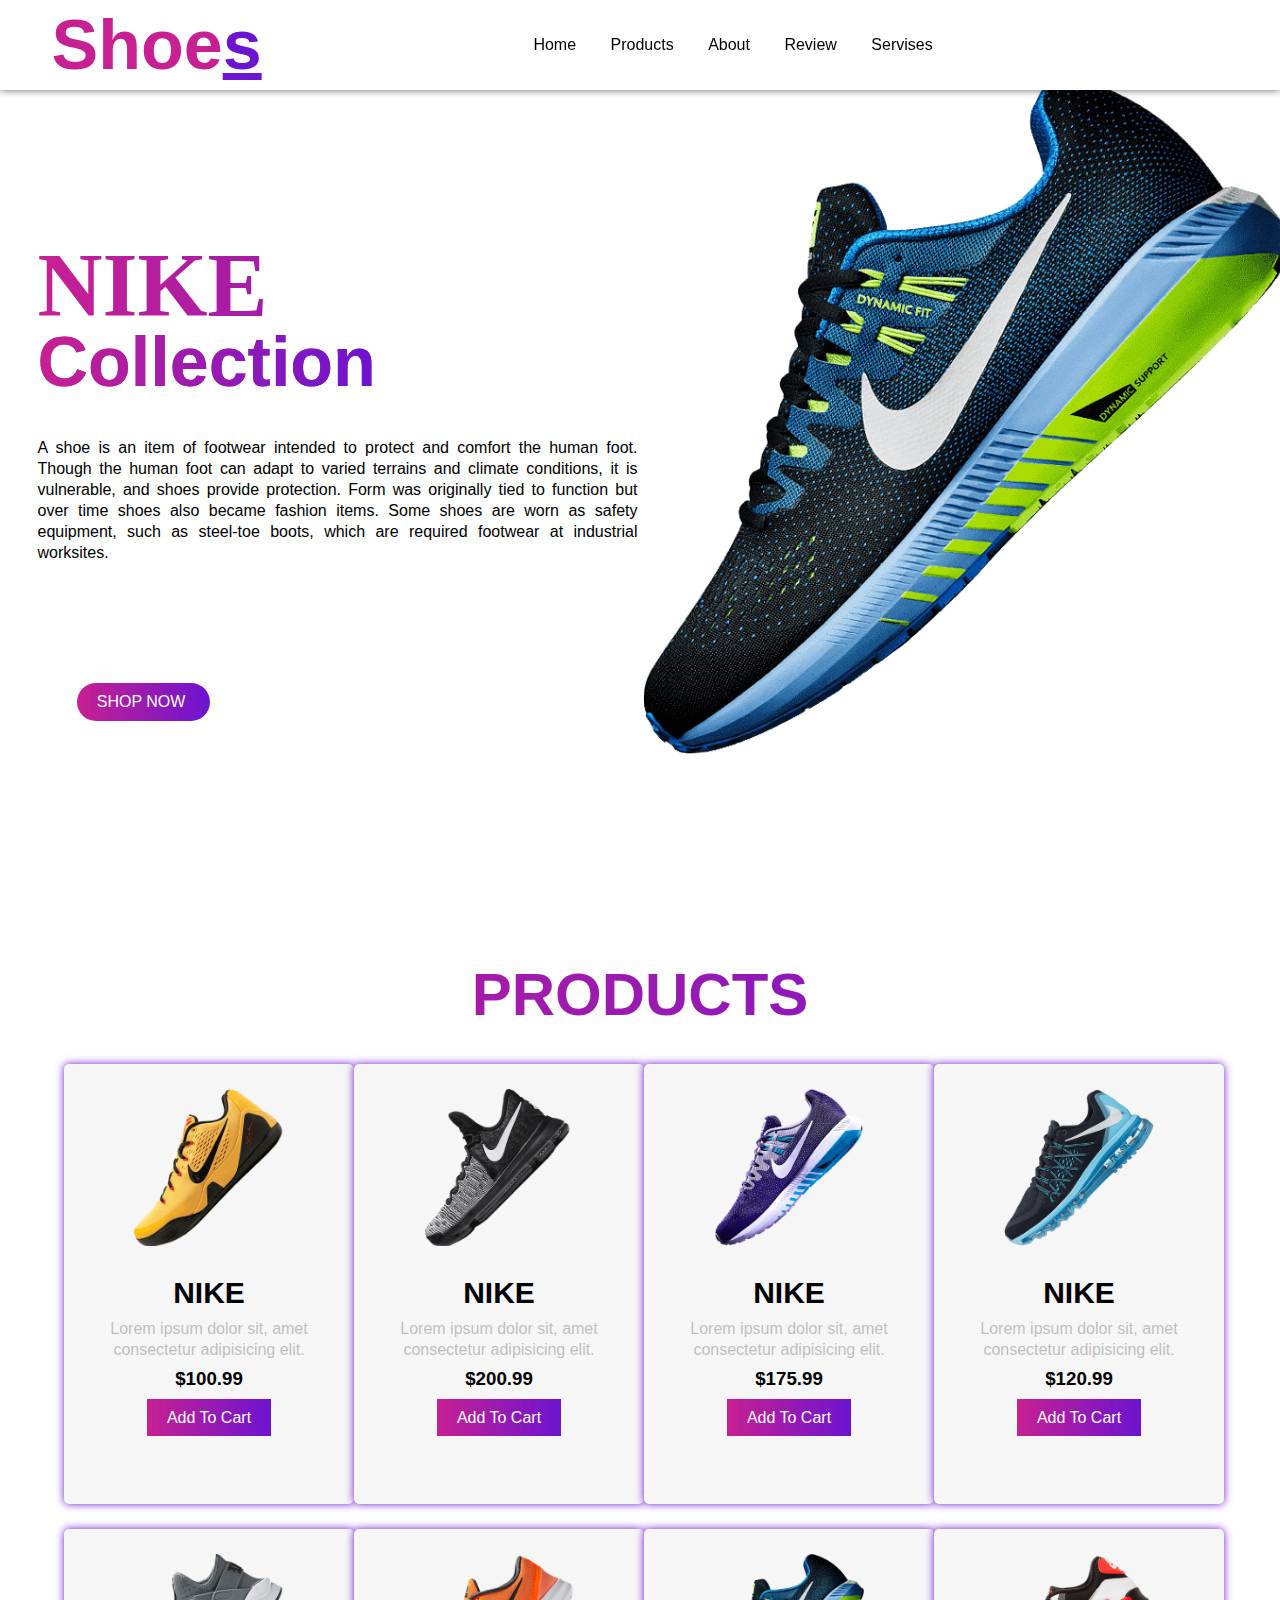
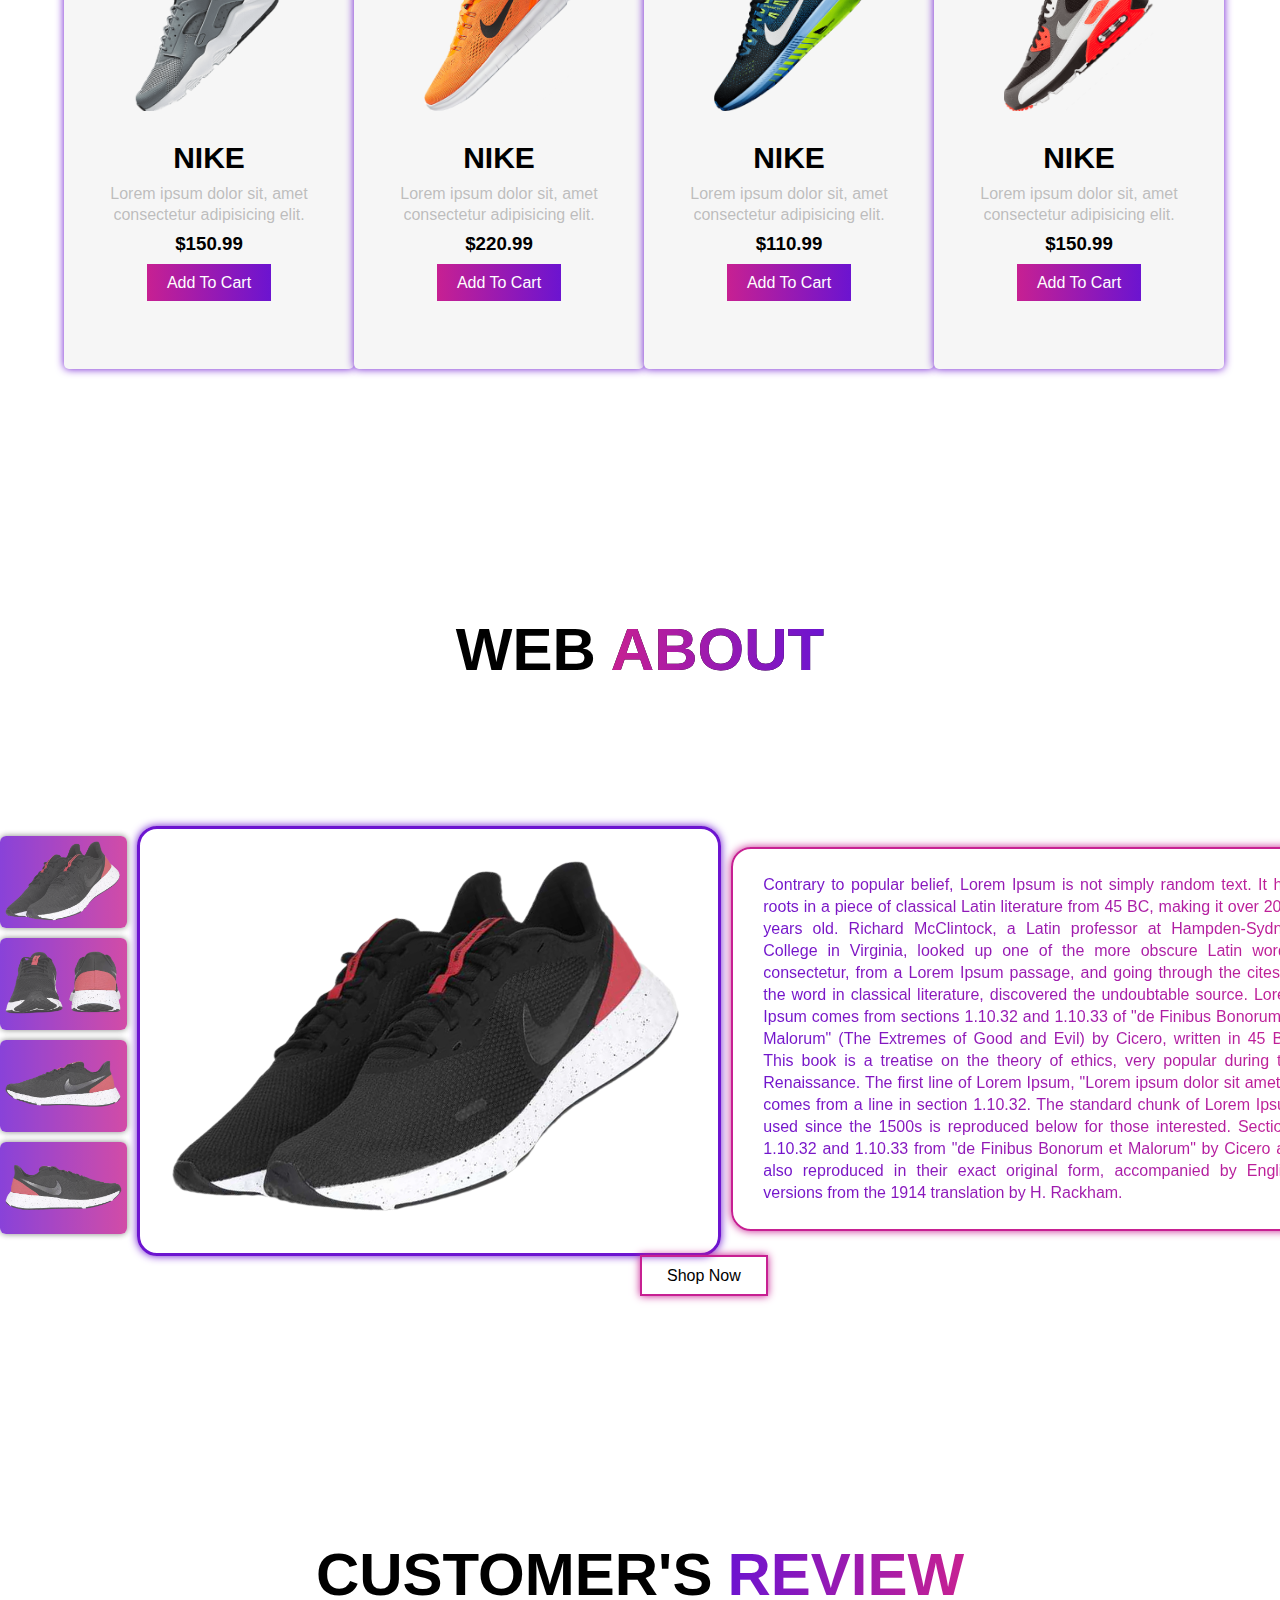
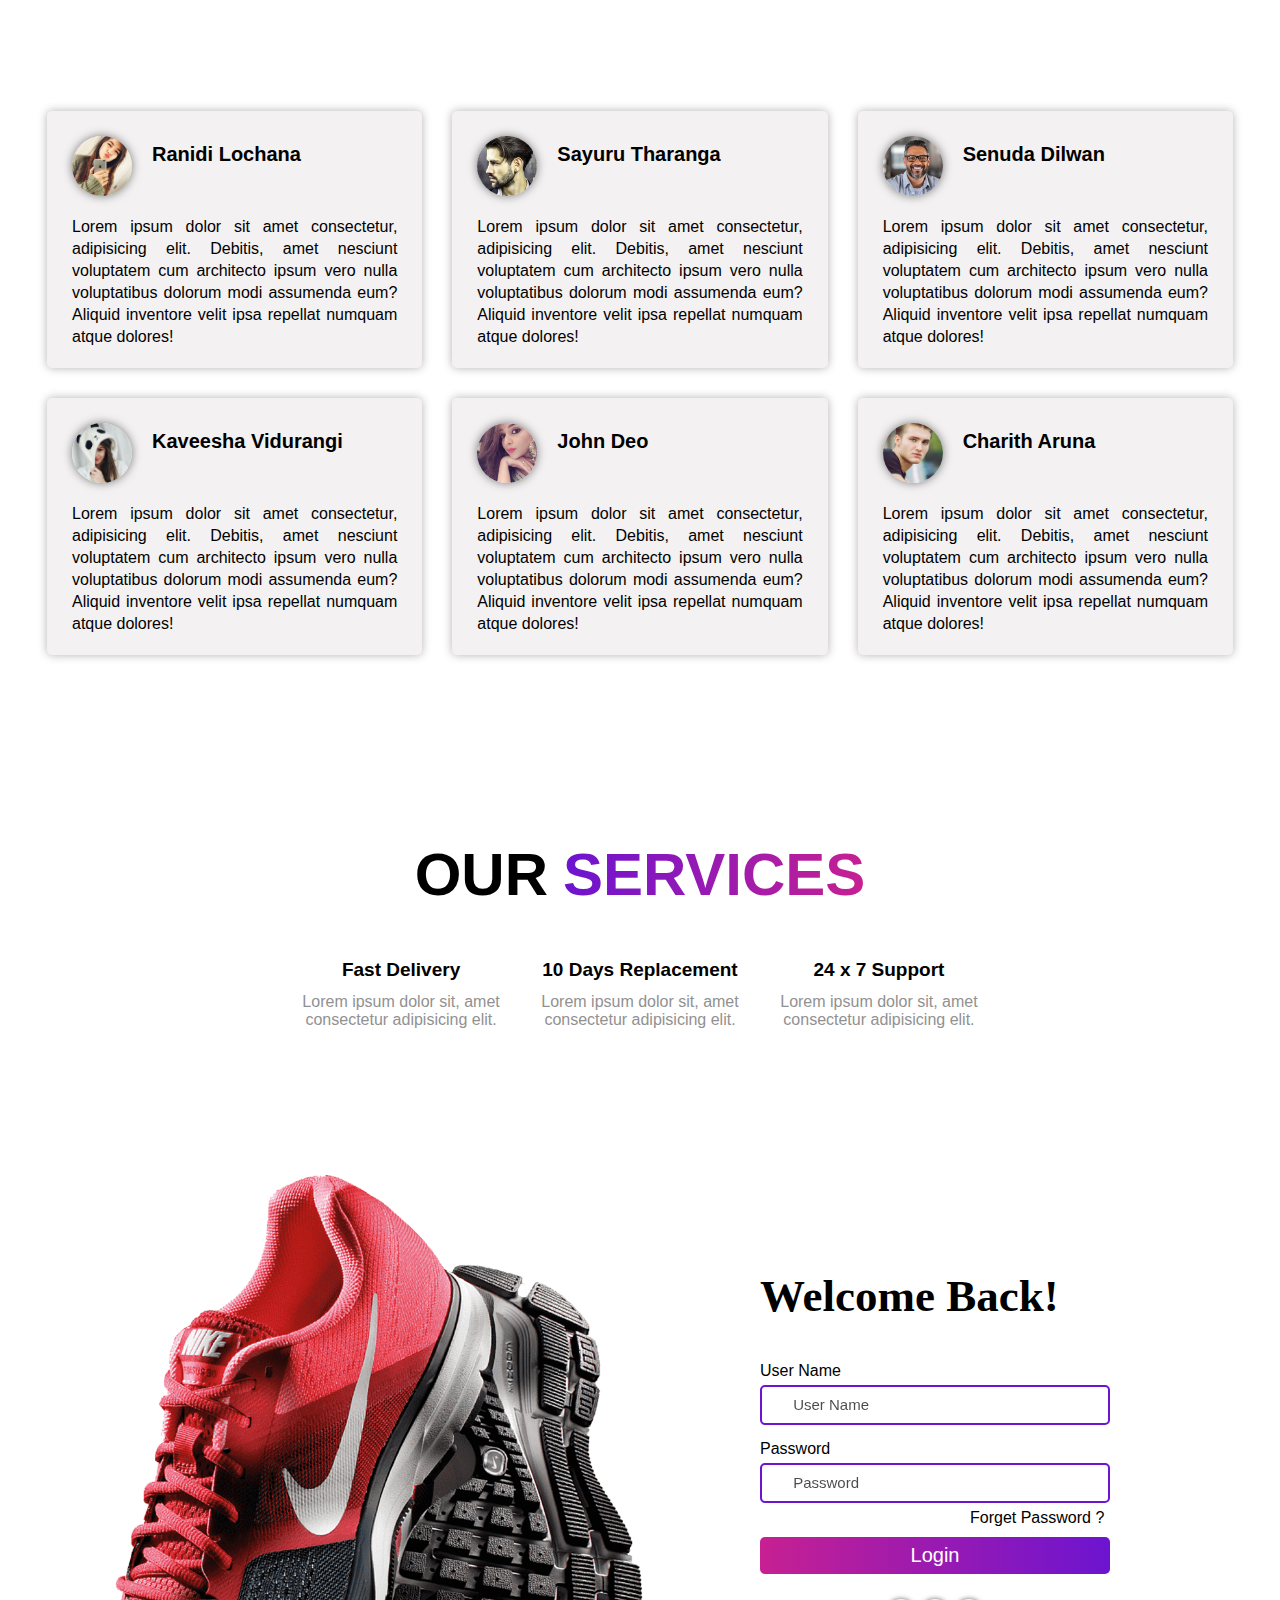
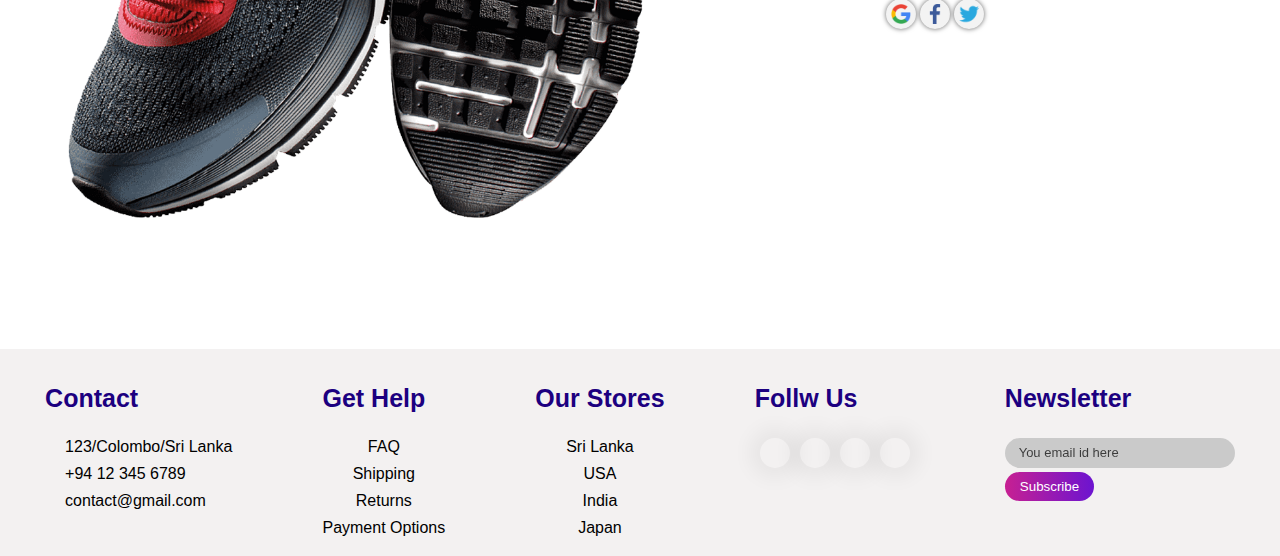
==== index.html @ 1972a7d1 "first commit" ====
<!DOCTYPE html>
<html lang="en">
<head>
    <meta charset="UTF-8">
    <meta http-equiv="X-UA-Compatible" content="IE=edge">
    <meta name="viewport" content="width=device-width, initial-scale=1.0">
    <title>Nike - Just Do It</title>
    <link rel="stylesheet" href="style.css">
    <link rel="shortcut icon" href="image/logo.png">
    <link rel="stylesheet" href="https://cdnjs.cloudflare.com/ajax/libs/font-awesome/6.1.1/css/all.min.css" integrity="sha512-KfkfwYDsLkIlwQp6LFnl8zNdLGxu9YAA1QvwINks4PhcElQSvqcyVLLD9aMhXd13uQjoXtEKNosOWaZqXgel0g==" crossorigin="anonymous" referrerpolicy="no-referrer" />
</head>
<body>

    <section>
        <nav>
            <div class="logo">
                <h1>Shoe<span>s</span></h1>
            </div>

            <ul>
                <li><a href="#Home">Home</a></li>
                <li><a href="#Products">Products</a></li>
                <li><a href="#About">About</a></li>
                <li><a href="#Review">Review</a></li>
                <li><a href="#Servises">Servises</a></li>
            </ul>

            <div class="icons">
                <i class="fa-solid fa-heart"></i>
                <i class="fa-solid fa-cart-shopping"></i>
                <i class="fa-solid fa-user"></i>
            </div>

        </nav>

        <div class="main" id="Home">
            <div class="main_content">
                <div class="main_text">
                    <h1>NIKE<br><span>Collection</span></h1>
                    <p>A shoe is an item of footwear intended to protect and comfort the human foot. Though the human foot can adapt to varied terrains and climate conditions, it is vulnerable, and shoes provide protection. Form was originally tied to function but over time shoes also became fashion items. Some shoes are worn as safety equipment, such as steel-toe boots, which are required footwear at industrial worksites.
                    </p>
                </div>
                <div class="main_image">
                    <img src="images/shoes.png">
                </div>
            </div>
            <div class="social_icon">
                <i class="fa-brands fa-facebook-f"></i>
                <i class="fa-brands fa-twitter"></i>
                <i class="fa-brands fa-instagram"></i>
                <i class="fa-brands fa-linkedin-in"></i>
            </div>
            <div class="button">
                <a href="#">SHOP NOW</a>
                <i class="fa-solid fa-chevron-right"></i>
            </div>
        </div>

    </section>


    <!--Products-->

    <div class="products" id="Products">
        <h1>Products</h1>

        <div class="box">
            <div class="card">

                <div class="small_card">
                    <i class="fa-solid fa-heart"></i>
                    <i class="fa-solid fa-share"></i>
                </div>

                <div class="image">
                    <img src="images/shoes1.png">
                </div>

                <div class="products_text">
                    <h2>NIKE</h2>
                    <p>
                        Lorem ipsum dolor sit, amet consectetur adipisicing elit.
                    </p>
                    <h3>$100.99</h3>
                    <div class="products_star">
                        <i class="fa-solid fa-star"></i>
                        <i class="fa-solid fa-star"></i>
                        <i class="fa-solid fa-star"></i>
                        <i class="fa-solid fa-star"></i>
                        <i class="fa-solid fa-star"></i>
                    </div>
                    <a href="#" class="btn">Add To Cart</a>
                </div>

            </div>

            <div class="card">

                <div class="small_card">
                    <i class="fa-solid fa-heart"></i>
                    <i class="fa-solid fa-share"></i>
                </div>

                <div class="image">
                    <img src="images/shoes2.png">
                </div>

                <div class="products_text">
                    <h2>NIKE</h2>
                    <p>
                        Lorem ipsum dolor sit, amet consectetur adipisicing elit.
                    </p>
                    <h3>$200.99</h3>
                    <div class="products_star">
                        <i class="fa-solid fa-star"></i>
                        <i class="fa-solid fa-star"></i>
                        <i class="fa-solid fa-star"></i>
                        <i class="fa-solid fa-star"></i>
                        <i class="fa-solid fa-star-half-stroke"></i>
                    </div>
                    <a href="#" class="btn">Add To Cart</a>
                </div>

            </div>

            <div class="card">

                <div class="small_card">
                    <i class="fa-solid fa-heart"></i>
                    <i class="fa-solid fa-share"></i>
                </div>

                <div class="image">
                    <img src="images/shoes3.png">
                </div>

                <div class="products_text">
                    <h2>NIKE</h2>
                    <p>
                        Lorem ipsum dolor sit, amet consectetur adipisicing elit.
                    </p>
                    <h3>$175.99</h3>
                    <div class="products_star">
                        <i class="fa-solid fa-star"></i>
                        <i class="fa-solid fa-star"></i>
                        <i class="fa-solid fa-star"></i>
                        <i class="fa-solid fa-star-half-stroke"></i>
                        <i class="fa-regular fa-star"></i>
                    </div>
                    <a href="#" class="btn">Add To Cart</a>
                </div>

            </div>

            <div class="card">

                <div class="small_card">
                    <i class="fa-solid fa-heart"></i>
                    <i class="fa-solid fa-share"></i>
                </div>

                <div class="image">
                    <img src="images/shoes4.png">
                </div>

                <div class="products_text">
                    <h2>NIKE</h2>
                    <p>
                        Lorem ipsum dolor sit, amet consectetur adipisicing elit.
                    </p>
                    <h3>$120.99</h3>
                    <div class="products_star">
                        <i class="fa-solid fa-star"></i>
                        <i class="fa-solid fa-star"></i>
                        <i class="fa-solid fa-star"></i>
                        <i class="fa-solid fa-star"></i>
                        <i class="fa-regular fa-star"></i>
                    </div>
                    <a href="#" class="btn">Add To Cart</a>
                </div>

            </div>

            <div class="card">

                <div class="small_card">
                    <i class="fa-solid fa-heart"></i>
                    <i class="fa-solid fa-share"></i>
                </div>

                <div class="image">
                    <img src="images/shoes5.png">
                </div>

                <div class="products_text">
                    <h2>NIKE</h2>
                    <p>
                        Lorem ipsum dolor sit, amet consectetur adipisicing elit.
                    </p>
                    <h3>$150.99</h3>
                    <div class="products_star">
                        <i class="fa-solid fa-star"></i>
                        <i class="fa-solid fa-star"></i>
                        <i class="fa-solid fa-star"></i>
                        <i class="fa-solid fa-star"></i>
                        <i class="fa-solid fa-star"></i>
                    </div>
                    <a href="#" class="btn">Add To Cart</a>
                </div>

            </div>

            <div class="card">

                <div class="small_card">
                    <i class="fa-solid fa-heart"></i>
                    <i class="fa-solid fa-share"></i>
                </div>

                <div class="image">
                    <img src="images/shoes6.png">
                </div>

                <div class="products_text">
                    <h2>NIKE</h2>
                    <p>
                        Lorem ipsum dolor sit, amet consectetur adipisicing elit.
                    </p>
                    <h3>$220.99</h3>
                    <div class="products_star">
                        <i class="fa-solid fa-star"></i>
                        <i class="fa-solid fa-star"></i>
                        <i class="fa-solid fa-star"></i>
                        <i class="fa-solid fa-star"></i>
                        <i class="fa-regular fa-star-half-stroke"></i>
                    </div>
                    <a href="#" class="btn">Add To Cart</a>
                </div>

            </div>

            <div class="card">

                <div class="small_card">
                    <i class="fa-solid fa-heart"></i>
                    <i class="fa-solid fa-share"></i>
                </div>

                <div class="image">
                    <img src="images/shoes.png">
                </div>

                <div class="products_text">
                    <h2>NIKE</h2>
                    <p>
                        Lorem ipsum dolor sit, amet consectetur adipisicing elit.
                    </p>
                    <h3>$110.99</h3>
                    <div class="products_star">
                        <i class="fa-solid fa-star"></i>
                        <i class="fa-solid fa-star"></i>
                        <i class="fa-solid fa-star"></i>
                        <i class="fa-regular fa-star"></i>
                        <i class="fa-regular fa-star"></i>
                    </div>
                    <a href="#" class="btn">Add To Cart</a>
                </div>

            </div>

            <div class="card">

                <div class="small_card">
                    <i class="fa-solid fa-heart"></i>
                    <i class="fa-solid fa-share"></i>
                </div>

                <div class="image">
                    <img src="images/shoes7.png">
                </div>

                <div class="products_text">
                    <h2>NIKE</h2>
                    <p>
                        Lorem ipsum dolor sit, amet consectetur adipisicing elit.
                    </p>
                    <h3>$150.99</h3>
                    <div class="products_star">
                        <i class="fa-solid fa-star"></i>
                        <i class="fa-solid fa-star"></i>
                        <i class="fa-solid fa-star"></i>
                        <i class="fa-solid fa-star"></i>
                        <i class="fa-regular fa-star-half-stroke"></i>
                    </div>
                    <a href="#" class="btn">Add To Cart</a>
                </div>

            </div>

        </div>
    </div>



    <!--About-->

    <div class="about" id="About">
        
        <h1>Web<span>About</span></h1>

        <div class="about_main">
            <div class="about_image">
                <div class="about_small_image">
                    <img src="images/red_shoes1.png" onclick="functio(this)">
                    <img src="images/red_shoes2.png" onclick="functio(this)">
                    <img src="images/red_shoes3.png" onclick="functio(this)">
                    <img src="images/red_shoes4.png" onclick="functio(this)">
                </div>

                <div class="image_contaner">
                    <img src="images/red_shoes1.png" id="imagebox">
                </div>

            </div>

            <div class="about_text">
                <p>
                    Contrary to popular belief, Lorem Ipsum is not simply random text. It has roots in a piece of classical 
                    Latin literature from 45 BC, making it over 2000 years old. Richard McClintock, a Latin professor at 
                    Hampden-Sydney College in Virginia, looked up one of the more obscure Latin words, consectetur, from a 
                    Lorem Ipsum passage, and going through the cites of the word in classical literature, discovered the 
                    undoubtable source. Lorem Ipsum comes from sections 1.10.32 and 1.10.33 of "de Finibus Bonorum et Malorum" 
                    (The Extremes of Good and Evil) by Cicero, written in 45 BC. This book is a treatise on the theory of ethics, 
                    very popular during the Renaissance. The first line of Lorem Ipsum, "Lorem ipsum dolor sit amet..", comes 
                    from a line in section 1.10.32. The standard chunk of Lorem Ipsum used since the 1500s is reproduced below 
                    for those interested. Sections 1.10.32 and 1.10.33 from "de Finibus Bonorum et Malorum" by Cicero are also 
                    reproduced in their exact original form, accompanied by English versions from the 1914 translation by H. Rackham.
                </p>
            </div>

        </div>

        <a href="#" class="about_btn">Shop Now</a>

        <script>
            function functio(small){
                var full = document.getElementById("imagebox")
                full.src = small.src
            }
        </script>
        
    </div>



    <!--Review-->

    <div class="review" id="Review">
        <h1>Customer's<span>review</span></h1>
        
        <div class="review_box">
            <div class="review_card">
                <div class="card_top">
                    <div class="profile">

                        <div class="profile_image">
                            <img src="images/girl_dp1.jpg">
                        </div>

                        <div class="name">
                            <strong>Ranidi Lochana</strong>

                            <div class="like">
                                <i class="fa-solid fa-star"></i>
                                <i class="fa-solid fa-star"></i>
                                <i class="fa-solid fa-star"></i>
                                <i class="fa-solid fa-star"></i>
                                <i class="fa-solid fa-star-half-stroke"></i>
                            </div>
                        </div>

                    </div>
                </div>
                <div class="comment">
                    <p>
                        Lorem ipsum dolor sit amet consectetur, adipisicing elit. Debitis, amet nesciunt voluptatem cum 
                        architecto ipsum vero nulla voluptatibus dolorum modi assumenda eum? Aliquid inventore velit ipsa 
                        repellat numquam atque dolores!
                    </p>
                </div>
            </div>   

            <div class="review_card">
                <div class="card_top">
                    <div class="profile">

                        <div class="profile_image">
                            <img src="images/man_dp1.jpg">
                        </div>

                        <div class="name">
                            <strong>Sayuru Tharanga</strong>

                            <div class="like">
                                <i class="fa-solid fa-star"></i>
                                <i class="fa-solid fa-star"></i>
                                <i class="fa-solid fa-star"></i>
                                <i class="fa-solid fa-star-half-stroke"></i>
                                <i class="fa-regular fa-star"></i>
                            </div>
                        </div>

                    </div>
                </div>
                <div class="comment">
                    <p>
                        Lorem ipsum dolor sit amet consectetur, adipisicing elit. Debitis, amet nesciunt voluptatem cum 
                        architecto ipsum vero nulla voluptatibus dolorum modi assumenda eum? Aliquid inventore velit ipsa 
                        repellat numquam atque dolores!
                    </p>
                </div>
            </div>   

            <div class="review_card">
                <div class="card_top">
                    <div class="profile">

                        <div class="profile_image">
                            <img src="images/man_dp2.jpg">
                        </div>

                        <div class="name">
                            <strong>Senuda Dilwan</strong>

                            <div class="like">
                                <i class="fa-solid fa-star"></i>
                                <i class="fa-solid fa-star"></i>
                                <i class="fa-solid fa-star-half-stroke"></i>
                                <i class="fa-regular fa-star"></i>
                                <i class="fa-regular fa-star"></i>
                            </div>
                        </div>

                    </div>
                </div>
                <div class="comment">
                    <p>
                        Lorem ipsum dolor sit amet consectetur, adipisicing elit. Debitis, amet nesciunt voluptatem cum 
                        architecto ipsum vero nulla voluptatibus dolorum modi assumenda eum? Aliquid inventore velit ipsa 
                        repellat numquam atque dolores!
                    </p>
                </div>
            </div>   

        </div>

        <div class="review_box">
            <div class="review_card">
                <div class="card_top">
                    <div class="profile">

                        <div class="profile_image">
                            <img src="images/gir_dp3.jpg">
                        </div>

                        <div class="name">
                            <strong>Kaveesha Vidurangi</strong>

                            <div class="like">
                                <i class="fa-solid fa-star"></i>
                                <i class="fa-solid fa-star"></i>
                                <i class="fa-solid fa-star"></i>
                                <i class="fa-solid fa-star-half-stroke"></i>
                                <i class="fa-regular fa-star"></i>
                            </div>
                        </div>

                    </div>
                </div>
                <div class="comment">
                    <p>
                        Lorem ipsum dolor sit amet consectetur, adipisicing elit. Debitis, amet nesciunt voluptatem cum 
                        architecto ipsum vero nulla voluptatibus dolorum modi assumenda eum? Aliquid inventore velit ipsa 
                        repellat numquam atque dolores!
                    </p>
                </div>
            </div>   

            <div class="review_card">
                <div class="card_top">
                    <div class="profile">

                        <div class="profile_image">
                            <img src="images/gir_dp2.jpg">
                        </div>

                        <div class="name">
                            <strong>John Deo</strong>

                            <div class="like">
                                <i class="fa-solid fa-star"></i>
                                <i class="fa-solid fa-star"></i>
                                <i class="fa-solid fa-star"></i>
                                <i class="fa-solid fa-star"></i>
                                <i class="fa-solid fa-star-half-stroke"></i>
                            </div>
                        </div>

                    </div>
                </div>
                <div class="comment">
                    <p>
                        Lorem ipsum dolor sit amet consectetur, adipisicing elit. Debitis, amet nesciunt voluptatem cum 
                        architecto ipsum vero nulla voluptatibus dolorum modi assumenda eum? Aliquid inventore velit ipsa 
                        repellat numquam atque dolores!
                    </p>
                </div>
            </div>   

            <div class="review_card">
                <div class="card_top">
                    <div class="profile">

                        <div class="profile_image">
                            <img src="images/man_dp3.jpg">
                        </div>

                        <div class="name">
                            <strong>Charith Aruna</strong>

                            <div class="like">
                                <i class="fa-solid fa-star"></i>
                                <i class="fa-solid fa-star"></i>
                                <i class="fa-solid fa-star"></i>
                                <i class="fa-solid fa-star"></i>
                                <i class="fa-solid fa-star-half-stroke"></i>
                            </div>
                        </div>

                    </div>
                </div>
                <div class="comment">
                    <p>
                        Lorem ipsum dolor sit amet consectetur, adipisicing elit. Debitis, amet nesciunt voluptatem cum 
                        architecto ipsum vero nulla voluptatibus dolorum modi assumenda eum? Aliquid inventore velit ipsa 
                        repellat numquam atque dolores!
                    </p>
                </div>
            </div>   

        </div>

    </div>


    <!--Services-->

    <div class="services" id="Servises">
        <h1>our<span>services</span></h1>

        <div class="services_cards">
            <div class="services_box">
                <i class="fa-solid fa-truck-fast"></i>
                <h3>Fast Delivery</h3>
                <p>
                    Lorem ipsum dolor sit, amet consectetur adipisicing elit.
                </p>
            </div>

            <div class="services_box">
                <i class="fa-solid fa-rotate-left"></i>
                <h3>10 Days Replacement</h3>
                <p>
                    Lorem ipsum dolor sit, amet consectetur adipisicing elit.
                </p>
            </div>

            <div class="services_box">
                <i class="fa-solid fa-headset"></i>
                <h3>24 x 7 Support</h3>
                <p>
                    Lorem ipsum dolor sit, amet consectetur adipisicing elit.
                </p>
            </div>
        </div>

    </div>



    <!--Login Form-->
    
    <div class="login_form">
        <div class="left">
            <img src="images/logshoes.png">
        </div>

        <div class="right">
            <h1>Welcome Back!</h1>

            <form action="#" method="post">
                <p>User Name</p>
                <div class="user">
                    <i class="fa-solid fa-user"></i>
                    <input type="text" name="user" placeholder="User Name" class="username">
                </div>

                <p class="passworg_tag">Password</p>
                <div class="password">
                    <i class="fa-solid fa-lock"></i>
                    <input type="text" name="password" placeholder="Password">
                </div>

                <p class="forget">Forget Password ?</p>

                <button type="submit">Login</button>
                <div class="loging_icon">
                    <a href="#"><img src="images/google.png"></a>
                    <a href="#"><img src="images/facebook.png"></a>
                    <a href="#"><img src="images/twitter.png"></a>
                </div>

            </form>

        </div>

    </div>



    <!--Footer-->

    <footer>
        <div class="footer_main">
            <div class="tag">
                <h1>Contact</h1>
                <a href="#"><i class="fa-solid fa-house"></i>123/Colombo/Sri Lanka</a>
                <a href="#"><i class="fa-solid fa-phone"></i>+94 12 345 6789</a>
                <a href="#"><i class="fa-solid fa-envelope"></i>contact@gmail.com</a>
            </div>

            <div class="tag">
                <h1>Get Help</h1>
                <a href="#" class="center">FAQ</a>
                <a href="#" class="center">Shipping</a>
                <a href="#" class="center">Returns</a>
                <a href="#" class="center">Payment Options</a>
            </div>

            <div class="tag">
                <h1>Our Stores</h1>
                <a href="#" class="center">Sri Lanka</a>
                <a href="#" class="center">USA</a>
                <a href="#" class="center">India</a>
                <a href="#" class="center">Japan</a>
            </div>

            <div class="tag">
                <h1>Follw Us</h1>
                <div class="social_link">
                    <a href="#"><i class="fa-brands fa-facebook-f"></i></a>
                    <a href="#"><i class="fa-brands fa-twitter"></i></a>
                    <a href="#"><i class="fa-brands fa-instagram"></i></a>
                    <a href="#"><i class="fa-brands fa-linkedin-in"></i></a>                    
                </div>
            </div>

            <div class="tag">
                <h1>Newsletter</h1>
                <div class="search_bar">
                    <input type="text" placeholder="You email id here">
                    <button type="submit">Subscribe</button>
                </div>
            </div>

        </div>
    </footer>

    
</body>
</html>
---- style.css ----
*{
    margin: 0;
    padding: 0;
    box-sizing: border-box;
    font-family: sans-serif;
}

html{
    scroll-behavior: smooth;
}

::-webkit-scrollbar{
    width: 15px;
}

::-webkit-scrollbar-track{
    border-radius: 5px;
    box-shadow: inset 0 0 10px rgba(0,0,0,0.25);
}

::-webkit-scrollbar-thumb{
    border-radius: 5px;
    background: linear-gradient(to top, #c72092 , #6c14d0);
}

section{
    width: 100%;
    height: 100vh;
    background-image: url(image/bg1.png);
    background-size: cover;
    background-position: center;
}

section nav{
    display: flex;
    align-items: center;
    justify-content: space-around;
    box-shadow: 0 0 8px rgba(0,0,0,0.6);
    background: white;
    position: fixed;
    top: 0;
    left: 0;
    right: 0;
    z-index: 100;
}

section nav .logo{
    font-size: 35px;
    color: #c72092;
    margin: 5px 0;
    cursor: pointer;
    position: relative;
    left: -4%;
}

section nav .logo span{
    color: #6c14d0;
    text-decoration: underline;
}

section nav ul{
    list-style: none;
}

section nav ul li{
    display: inline-block;
    margin: 5px 15px;
}

section nav ul li a{
    text-decoration: none;
    color: black;
    transition: 0.2s;
}

section nav ul li a:hover{
    color: #c72092;
}

section nav .icons i{
    margin: 0 4px;
    cursor: pointer;
    font-size: 18px;
    transition: 0.3s;
}

section nav .icons i:hover{
    color: #c72092;
}

section .main .main_content{
    display: flex;
    align-items: center;
    justify-content: space-around;
}

section .main .main_content .main_text h1{
    font-size: 90px;
    line-height: 70px;
    font-family: pyxidium quick;
    background: linear-gradient(to right, #c72092,#6c14d0);
    -webkit-background-clip: text;
    -webkit-text-fill-color: transparent;
    position: relative;
    top: 45px;
    left: 5%;
}

section .main .main_content .main_text h1 span{
    font-size: 70px;
    background: linear-gradient(to right, #c72092,#6c14d0);
    -webkit-background-clip: text;
    -webkit-text-fill-color: transparent;
}

section .main .main_content .main_text p{
    width: 600px;
    text-align: justify;
    line-height: 21px;
    position: relative;
    top: 85px;
    left: 5%;
}

section .main .main_content .main_image img{
    width: 650px;
    position: relative;
    left: 20px;
    top: 75px;
}

section .main .social_icon{
    position: absolute;
    top: 50%;
    left: 98%;
    transform: translate(-50%,-50%);
    font-size: 19px;
}

section .main .social_icon i{
    margin: 8px 0;
    cursor: pointer;
    transition: 0.3s;
}

section .main .social_icon i:hover{
    color: #c72092;
}

section .main .button{
    position: absolute;
    left: 6%;
    padding: 10px 20px;
    border-radius: 30px;
    background: linear-gradient(to right,#c72092 , #6c14d0);
}

section .main .button a{
    color: white;
    text-decoration: none;
}

section .main .button i{
    color: white;
    margin-left: 5px;
    transition: 0.3s;
}

section .main .button:hover i{
    transform: translateX(6px);
}



/*Products*/

.products{
    width: 100%;
    height: 140vh;
    padding: 25px 0;
}

.products h1{
    margin: 35px 0;
    font-size: 60px;
    display: flex;
    align-items: center;
    justify-content: center;
    text-transform: uppercase;
    background: linear-gradient(to right, #c72092,#6c14d0);
    -webkit-background-clip: text;
    -webkit-text-fill-color: transparent;    
}

.products .box{
    width: 90%;
    margin: 0 auto;
    display: grid;
    grid-template-columns: 1fr 1fr 1fr 1fr;
    grid-gap: 25px 0;
}

.products .box .card{
    width: 290px;
    height: 440px;
    box-shadow: 0 0 8px #6c14d0;
    border-radius: 5px;
    text-align: center;
    padding: 10px 20px;
    background: #f6f6f6;
}

.products .box .card .small_card{
    display: flex;
    flex-flow: column;
    position: absolute;
    margin: 10px 0;
    transform: translateX(-20px);
    transition: 0.3s;
    opacity: 0;
}

.products .box .card:hover .small_card{
    transform: translateX(2px);
    cursor: pointer;
    opacity: 1;
}

.products .box .card .image{
    display: flex;
    align-items: center;
    justify-content: center;
}

.products .box .card .image img{
    width: 150px;
    margin: 15px 0;
    transition: 0.3s;
}

.products .box .card:hover .image img{
    transform: scale(1.1);
}

.products .box .card .small_card i{
    width: 45px;
    height: 45px;
    border-radius: 5px;
    font-size: 18px;
    margin: 2px 0;
    line-height: 40px;
    border: 2px solid #999999;
    transition: 0.2s;
}

.products .box .card .small_card i:hover{
    color: #c72092;
}

.products .box .card .products_text h2{
    font-size: 30px;
    margin-top: 15px;
}

.products .box .card .products_text p{
    color: #91919191;
    line-height: 21px;
    margin: 8px 0;
}

.products .box .card .products_text h3{
    margin: 7px 0;
}

.products .box .card .products_text .products_star{
    color: orange;
    margin-bottom: 19px;
    cursor: pointer;
}

.products .box .card .products_text .btn{
    text-decoration: none;
    padding: 10px 20px;
    background: linear-gradient(to right, #c72092 , #6c14d0);
    color: white;
}


/*About*/

.about{
    width: 100%;
    height: 100vh;
    padding: 35px 0;
}

.about h1{
    font-size: 60px;
    margin-top: 20px;
    display: flex;
    align-items: center;
    justify-content: center;
    background: black;
    -webkit-background-clip: text;
    -webkit-text-fill-color: transparent;
    text-transform: uppercase;
}

.about h1 span{
    background: linear-gradient(to right, #c72092 , #6c14d0);
    -webkit-background-clip: text;
    -webkit-text-fill-color: transparent;
    margin-left: 15px;
}

.about .about_main{
    position: relative;
    top: 40%;
    left: 50%;
    transform: translate(-50%,-50%);
    display: flex;
    justify-content: space-around;
    align-items: center;
}

.about .about_main .about_image{
    display: flex;
    margin-top: 50px;
}

.about .about_main .about_image .about_small_image{
    display: flex;
    flex-direction: column;
    position: relative;
    top: 15px;
}

.about .about_main .about_image .about_small_image img{
    height: 92px;
    margin: 5px 0;
    cursor: pointer;
    background: linear-gradient(to right, #6c14d0 , #c72092);
    display: block;
    border-radius: 6px;
    padding: 5px 5px;
    box-shadow: 0 0 6px rgba(0,0,0,0.6);
    opacity: 0.8;
    transition: 0.3s;
}

.about .about_main .about_image .about_small_image img:hover{
    opacity: 1;
}

.about .about_main .image_contaner{
    padding: 10px;
    display: flex;
}

.about .about_main .image_contaner img{
    border: 3px solid #6c14d0;
    border-radius: 20px;
    height: 430px;
    padding: 30px;
    box-shadow: 0 0 8px #6c14d0;
}

.about .about_main .about_text{
    margin-top: 45px;
}

.about .about_main .about_text p{
    background: linear-gradient(to left, #c72092 , #6c14d0);
    -webkit-background-clip: text;
    -webkit-text-fill-color: transparent;
    line-height: 22px;
    width: 600px;
    text-align: justify;
    padding: 25px 30px;
    border: 2px solid #c72092;
    border-radius: 20px;
    box-shadow: 0 0 8px #c72092;
}

.about .about_btn{
    color: black;
    background: none;
    position: relative;
    top: 10%;
    left: 50%;
    transform: translate(-50% , -50%);
    padding: 10px 25px;
    border: 2px solid #c72092;
    text-decoration: none;
    box-shadow: 0 0 8px #c72092;
    transition: 0.5s;
}

.about .about_btn:hover{
    border: 2px solid transparent;
    background: #c72092;
    color: white;
}


/*Review*/

.review{
    width: 100%;
    height: 100vh;
    padding-top: 80px;
}

.review h1{
    font-size: 60px;
    display: flex;
    align-items: center;
    justify-content: center;
    margin-bottom: 30px;
    text-transform: uppercase;
}

.review h1 span{
    background: linear-gradient(to left, #c72092 , #6c14d0);
    -webkit-background-clip: text;
    -webkit-text-fill-color: transparent;
    margin-left: 15px;    
}

.review .review_box{
    width: 95%;
    position: relative;
    top: 7%;
    display: flex;
    align-items: center;
    justify-content: center;
    margin: 0 auto;
}

.review .profile .profile_image{
    width: 60px;
    height: 60px;
    border-radius: 50%;
    overflow: hidden;
    margin: 5px 0;
    box-shadow: 0 0 10px rgba(0,0,0,0.5);
    cursor: pointer;
    transition: 0.3s;
}

.review .profile .profile_image:hover{
    transform: scale(1.2);
}

.review .profile_image img{
    width: 100%;
    height: 100%;
    object-fit: cover;
    object-position: center;
}

.review .profile{
    display: flex;
    align-items: center;
}

.review .review_box .review_card{
    width: 500px;
    background: #f3f1f1;
    padding: 20px 25px;
    border-radius: 5px;
    margin: 15px;
    box-shadow: 0 0 10px rgba(0,0,0,0.3);
}

.review .review_box .review_card .card_top{
    display: flex;
    justify-content: space-between;
    align-items: center;
}

.review .review_box .review_card .card_top .profile .name{
    margin-left: 20px;
    line-height: 22px;
}

.review .review_box .review_card .card_top .profile .name strong{
    font-size: 20px;
}

.review .review_box .review_card .card_top .profile .name .like i{
    color: orange;
    display: inline-block;
    font-size: 12px;
}

.review .review_box .review_card .comment p{
    text-align: justify;
    line-height: 22px;
    margin-top: 15px;
}


/*Services*/

.services{
    width: 70%;
    margin: 0 auto;
    text-align: center;
    padding: 80px 0 10px 0;
}

.services h1{
    font-size: 60px;
    text-transform: uppercase;
}

.services h1 span{
    margin-left: 15px;
    background: linear-gradient(to left, #c72092 , #6c14d0);
    -webkit-background-clip: text;
    -webkit-text-fill-color: transparent;    
}

.services .services_cards{
    width: 80%;
    margin: 0 auto;
    display: flex;
    align-items: center;
    justify-content: space-between;
    position: relative;
    top: 50px;
}

.services .services_box i{
    font-size: 60px;
    color: orange;
    margin: 20px 0;
    cursor: pointer;
}

.services .services_box h3{
    margin-bottom: 12px;
    font-size: 19px;
}

.services .services_box p{
    text-align: center;
    color: #919191;
    margin-bottom: 60px;
}


/*Login Form*/

.login_form{
    width: 100%;
    height: 100vh;
    display: flex;
    justify-content: space-around;
    align-items: center;
    background-image: url(image/loging_bg.png);
    background-size: cover;
    background-position: center;
}

.login_form .left img{
    width: 650px;
}

.login_form .right{
    position: relative;
    top: -50px;
    left: -60px;
    padding: 50px 80px;
}

.login_form .right h1{
    font-family: prevattscriptssk;
    font-size: 45px;
    margin-bottom: 40px;
}

.login_form .right p{
    margin-bottom: 5px;
}

.login_form .right .user{
    border: 2px solid #6c14d0;
    border-radius: 5px;
    width: 350px;
    height: 40px;
    display: flex;
}

.login_form .right .user i{
    position: relative;
    top: 9px;
    left: 15px;
    color: #c72092;
}

.login_form .right .user .username{
    position: relative;
    left: 9%;
    width: 295px;
    background: none;
    outline: none;
    border: none;
    display: flex;
    font-size: 15px;
}

.login_form .right .passworg_tag{
    margin: 15px 0 5px 0;
}

.login_form .right .password{
    border: 2px solid #6c14d0;
    border-radius: 5px;
    width: 350px;
    height: 40px;
    display: flex;
}

.login_form .right .password i{
    position: relative;
    top: 9px;
    left: 15px;
    color: #c72092;
}

.login_form .right .password input{
    position: relative;
    left: 9%;
    width: 295px;
    background: none;
    border: none;
    outline: none;
    display: flex;
    font-size: 15px;
}

::-webkit-input-placeholder{
    color: black;
    opacity: 0.7;
}

.login_form .right .forget{
    position: relative;
    left: 60%;
    margin: 6px 0 10px 0;
    cursor: pointer;
}

.login_form .right button{
    width: 350px;
    color: white;
    padding: 7px 20px;
    border: none;
    border-radius: 5px;
    font-size: 20px;
    cursor: pointer;
    background: linear-gradient(to right, #c72092 , #6c14d0);
}

.login_form .right .loging_icon{
    display: flex;
    align-items: center;
    justify-content: center;
    margin-top: 25px;
}

.login_form .right .loging_icon a{
    width: 30px;
    height: 30px;
    margin: 0 2px;
    border-radius: 50%;
    background: #f3f3f3;
    box-shadow: 0 0 5px rgba(0,0,0,0.6);
}

.login_form .right .loging_icon img{
    width: 20px;
    margin: 5px 5px;
}


/*Footer*/

footer{
    width: 100%;
}

footer .footer_main{
    width: 100%;
    background: #f3f1f1;
    display: flex;
    justify-content: space-around;
}

footer .footer_main .tag{
    margin: 10px 0;
}

footer .footer_main .tag .center{
    text-align: center;
}

footer .footer_main .tag h1{
    font-size: 25px;
    margin: 25px 0;
    color: #1c0080;
}

footer .footer_main .tag a{
    display: block;
    color: black;
    text-decoration: none;
    margin: 9px 0;
}

footer .footer_main .tag a i{
    padding: 0 10px;
    transition: 0.3;
}

footer .footer_main .tag a i:hover{
    color: #c72092;
}

footer .footer_main .tag .social_link{
    display: flex;
}

footer .footer_main .tag .social_link a{
    width: 30px;
    height: 30px;
    border-radius: 50%;
    text-align: center;
    text-decoration: none;
    color: black;
    box-shadow: 0 0 20px 10px rgba(0,0,0,0.05);
    position: relative;
    margin: 0 5px;
    z-index: 10;
    overflow: hidden;
}

footer .footer_main .tag .social_link a .fa-brands{
    font-size: 15px;
    line-height: 30px;
    z-index: 10;
    position: relative;
    transition: 0.5s;
}

footer .footer_main .tag .social_link a:hover i{
    color: white;
}

footer .footer_main .tag .social_link a::after{
    content: '';
    width: 100%;
    height: 100%;
    top: 0;
    left: -90px;
    background: linear-gradient(-45deg, #c72092 , #6c14d0);
    position: absolute;
    z-index: -10;
    transition: 0.5s;
}

footer .footer_main .tag .social_link a:hover::after{
    left: 0;
}

footer .footer_main .tag .search_bar{
    width: 230px;
    height: 30px;
    background: rgb(202, 202, 202);
    border-radius: 25px;
}

footer .footer_main .tag .search_bar input{
    width: 200px;
    padding: 2px 0;
    position: relative;
    top: 17%;
    left: 6%;
    border: none;
    background: none;
    outline: none;
    font-size: 13px;
}

footer .footer_main .tag .search_bar button{
    padding: 7px 15px;
    background: linear-gradient(to right, #c72092 , #6c14d0);
    border: none;
    margin-top: 15px;
    border-radius: 25px;
    color: white;
    cursor: pointer;
}
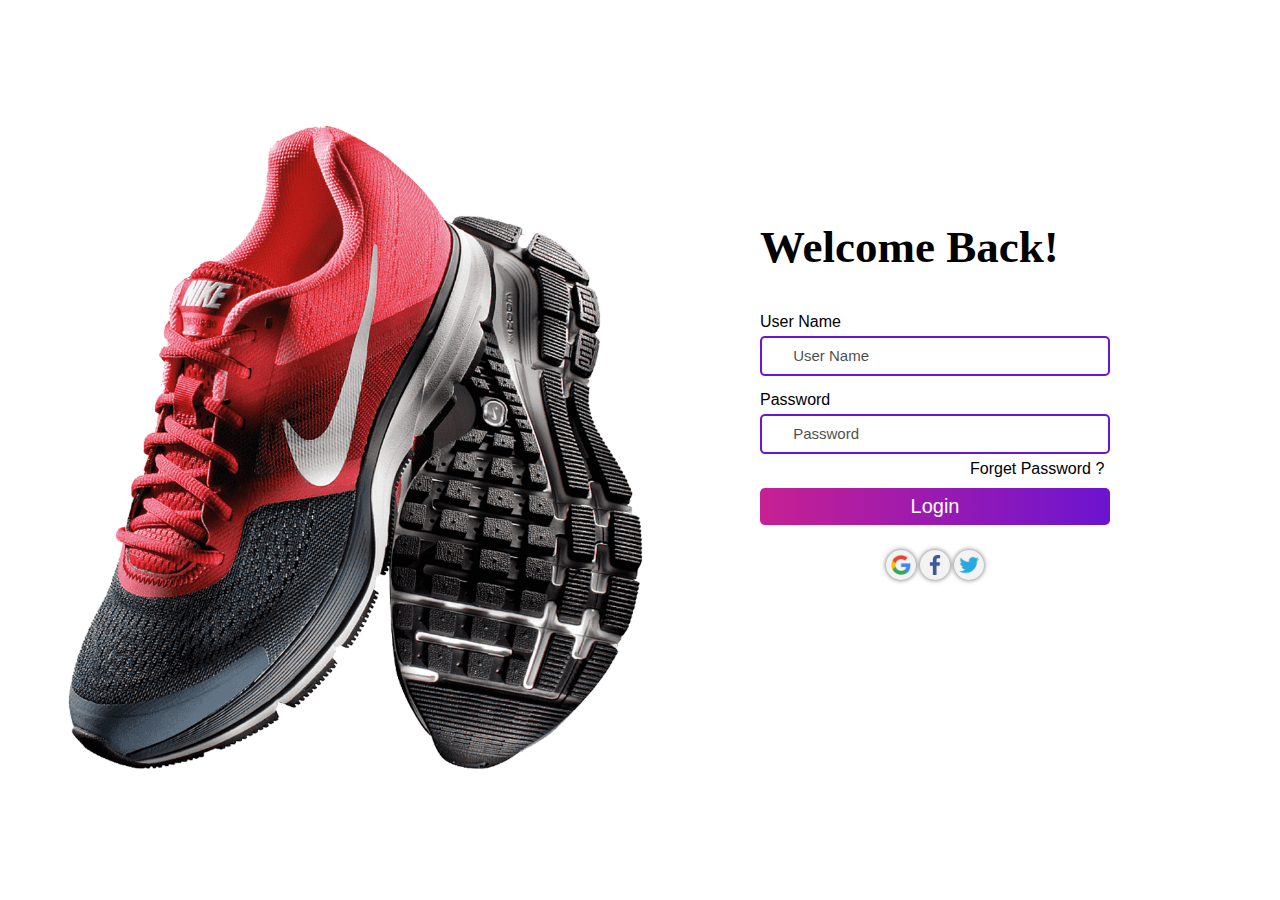
==== commit fbbbd3bd: "added auth" ====
--- a/index.html
+++ b/index.html
@@ -1,681 +1,55 @@
 <!DOCTYPE html>
 <html lang="en">
-<head>
-    <meta charset="UTF-8">
-    <meta http-equiv="X-UA-Compatible" content="IE=edge">
-    <meta name="viewport" content="width=device-width, initial-scale=1.0">
-    <title>Nike - Just Do It</title>
-    <link rel="stylesheet" href="style.css">
-    <link rel="shortcut icon" href="image/logo.png">
-    <link rel="stylesheet" href="https://cdnjs.cloudflare.com/ajax/libs/font-awesome/6.1.1/css/all.min.css" integrity="sha512-KfkfwYDsLkIlwQp6LFnl8zNdLGxu9YAA1QvwINks4PhcElQSvqcyVLLD9aMhXd13uQjoXtEKNosOWaZqXgel0g==" crossorigin="anonymous" referrerpolicy="no-referrer" />
-</head>
-<body>
+  <head>
+    <script src="index.js" defer></script>
+    <meta charset="UTF-8" />
+    <link rel="stylesheet" href="style.css" />
+    <meta name="viewport" content="width=device-width, initial-scale=1.0" />
+    <title>Document</title>
+  </head>
+  <body>
+    <div class="login_form">
+      <div class="left">
+        <img src="images/logshoes.png" />
+      </div>
 
-    <section>
-        <nav>
-            <div class="logo">
-                <h1>Shoe<span>s</span></h1>
-            </div>
+      <div class="right">
+        <h1>Welcome Back!</h1>
 
-            <ul>
-                <li><a href="#Home">Home</a></li>
-                <li><a href="#Products">Products</a></li>
-                <li><a href="#About">About</a></li>
-                <li><a href="#Review">Review</a></li>
-                <li><a href="#Servises">Servises</a></li>
-            </ul>
+        <form action="#" method="post" id="form" onsubmit="handleSubmit()">
+          <p>User Name</p>
+          <div class="user">
+            <i class="fa-solid fa-user"></i>
+            <input
+              type="text"
+              name="user"
+              placeholder="User Name"
+              class="username"
+              id="username"
+            />
+          </div>
 
-            <div class="icons">
-                <i class="fa-solid fa-heart"></i>
-                <i class="fa-solid fa-cart-shopping"></i>
-                <i class="fa-solid fa-user"></i>
-            </div>
+          <p class="passworg_tag">Password</p>
+          <div class="password">
+            <i class="fa-solid fa-lock"></i>
+            <input
+              type="text"
+              name="password"
+              placeholder="Password"
+              id="password"
+            />
+          </div>
 
-        </nav>
+          <p class="forget">Forget Password ?</p>
 
-        <div class="main" id="Home">
-            <div class="main_content">
-                <div class="main_text">
-                    <h1>NIKE<br><span>Collection</span></h1>
-                    <p>A shoe is an item of footwear intended to protect and comfort the human foot. Though the human foot can adapt to varied terrains and climate conditions, it is vulnerable, and shoes provide protection. Form was originally tied to function but over time shoes also became fashion items. Some shoes are worn as safety equipment, such as steel-toe boots, which are required footwear at industrial worksites.
-                    </p>
-                </div>
-                <div class="main_image">
-                    <img src="images/shoes.png">
-                </div>
-            </div>
-            <div class="social_icon">
-                <i class="fa-brands fa-facebook-f"></i>
-                <i class="fa-brands fa-twitter"></i>
-                <i class="fa-brands fa-instagram"></i>
-                <i class="fa-brands fa-linkedin-in"></i>
-            </div>
-            <div class="button">
-                <a href="#">SHOP NOW</a>
-                <i class="fa-solid fa-chevron-right"></i>
-            </div>
-        </div>
-
-    </section>
-
-
-    <!--Products-->
-
-    <div class="products" id="Products">
-        <h1>Products</h1>
-
-        <div class="box">
-            <div class="card">
-
-                <div class="small_card">
-                    <i class="fa-solid fa-heart"></i>
-                    <i class="fa-solid fa-share"></i>
-                </div>
-
-                <div class="image">
-                    <img src="images/shoes1.png">
-                </div>
-
-                <div class="products_text">
-                    <h2>NIKE</h2>
-                    <p>
-                        Lorem ipsum dolor sit, amet consectetur adipisicing elit.
-                    </p>
-                    <h3>$100.99</h3>
-                    <div class="products_star">
-                        <i class="fa-solid fa-star"></i>
-                        <i class="fa-solid fa-star"></i>
-                        <i class="fa-solid fa-star"></i>
-                        <i class="fa-solid fa-star"></i>
-                        <i class="fa-solid fa-star"></i>
-                    </div>
-                    <a href="#" class="btn">Add To Cart</a>
-                </div>
-
-            </div>
-
-            <div class="card">
-
-                <div class="small_card">
-                    <i class="fa-solid fa-heart"></i>
-                    <i class="fa-solid fa-share"></i>
-                </div>
-
-                <div class="image">
-                    <img src="images/shoes2.png">
-                </div>
-
-                <div class="products_text">
-                    <h2>NIKE</h2>
-                    <p>
-                        Lorem ipsum dolor sit, amet consectetur adipisicing elit.
-                    </p>
-                    <h3>$200.99</h3>
-                    <div class="products_star">
-                        <i class="fa-solid fa-star"></i>
-                        <i class="fa-solid fa-star"></i>
-                        <i class="fa-solid fa-star"></i>
-                        <i class="fa-solid fa-star"></i>
-                        <i class="fa-solid fa-star-half-stroke"></i>
-                    </div>
-                    <a href="#" class="btn">Add To Cart</a>
-                </div>
-
-            </div>
-
-            <div class="card">
-
-                <div class="small_card">
-                    <i class="fa-solid fa-heart"></i>
-                    <i class="fa-solid fa-share"></i>
-                </div>
-
-                <div class="image">
-                    <img src="images/shoes3.png">
-                </div>
-
-                <div class="products_text">
-                    <h2>NIKE</h2>
-                    <p>
-                        Lorem ipsum dolor sit, amet consectetur adipisicing elit.
-                    </p>
-                    <h3>$175.99</h3>
-                    <div class="products_star">
-                        <i class="fa-solid fa-star"></i>
-                        <i class="fa-solid fa-star"></i>
-                        <i class="fa-solid fa-star"></i>
-                        <i class="fa-solid fa-star-half-stroke"></i>
-                        <i class="fa-regular fa-star"></i>
-                    </div>
-                    <a href="#" class="btn">Add To Cart</a>
-                </div>
-
-            </div>
-
-            <div class="card">
-
-                <div class="small_card">
-                    <i class="fa-solid fa-heart"></i>
-                    <i class="fa-solid fa-share"></i>
-                </div>
-
-                <div class="image">
-                    <img src="images/shoes4.png">
-                </div>
-
-                <div class="products_text">
-                    <h2>NIKE</h2>
-                    <p>
-                        Lorem ipsum dolor sit, amet consectetur adipisicing elit.
-                    </p>
-                    <h3>$120.99</h3>
-                    <div class="products_star">
-                        <i class="fa-solid fa-star"></i>
-                        <i class="fa-solid fa-star"></i>
-                        <i class="fa-solid fa-star"></i>
-                        <i class="fa-solid fa-star"></i>
-                        <i class="fa-regular fa-star"></i>
-                    </div>
-                    <a href="#" class="btn">Add To Cart</a>
-                </div>
-
-            </div>
-
-            <div class="card">
-
-                <div class="small_card">
-                    <i class="fa-solid fa-heart"></i>
-                    <i class="fa-solid fa-share"></i>
-                </div>
-
-                <div class="image">
-                    <img src="images/shoes5.png">
-                </div>
-
-                <div class="products_text">
-                    <h2>NIKE</h2>
-                    <p>
-                        Lorem ipsum dolor sit, amet consectetur adipisicing elit.
-                    </p>
-                    <h3>$150.99</h3>
-                    <div class="products_star">
-                        <i class="fa-solid fa-star"></i>
-                        <i class="fa-solid fa-star"></i>
-                        <i class="fa-solid fa-star"></i>
-                        <i class="fa-solid fa-star"></i>
-                        <i class="fa-solid fa-star"></i>
-                    </div>
-                    <a href="#" class="btn">Add To Cart</a>
-                </div>
-
-            </div>
-
-            <div class="card">
-
-                <div class="small_card">
-                    <i class="fa-solid fa-heart"></i>
-                    <i class="fa-solid fa-share"></i>
-                </div>
-
-                <div class="image">
-                    <img src="images/shoes6.png">
-                </div>
-
-                <div class="products_text">
-                    <h2>NIKE</h2>
-                    <p>
-                        Lorem ipsum dolor sit, amet consectetur adipisicing elit.
-                    </p>
-                    <h3>$220.99</h3>
-                    <div class="products_star">
-                        <i class="fa-solid fa-star"></i>
-                        <i class="fa-solid fa-star"></i>
-                        <i class="fa-solid fa-star"></i>
-                        <i class="fa-solid fa-star"></i>
-                        <i class="fa-regular fa-star-half-stroke"></i>
-                    </div>
-                    <a href="#" class="btn">Add To Cart</a>
-                </div>
-
-            </div>
-
-            <div class="card">
-
-                <div class="small_card">
-                    <i class="fa-solid fa-heart"></i>
-                    <i class="fa-solid fa-share"></i>
-                </div>
-
-                <div class="image">
-                    <img src="images/shoes.png">
-                </div>
-
-                <div class="products_text">
-                    <h2>NIKE</h2>
-                    <p>
-                        Lorem ipsum dolor sit, amet consectetur adipisicing elit.
-                    </p>
-                    <h3>$110.99</h3>
-                    <div class="products_star">
-                        <i class="fa-solid fa-star"></i>
-                        <i class="fa-solid fa-star"></i>
-                        <i class="fa-solid fa-star"></i>
-                        <i class="fa-regular fa-star"></i>
-                        <i class="fa-regular fa-star"></i>
-                    </div>
-                    <a href="#" class="btn">Add To Cart</a>
-                </div>
-
-            </div>
-
-            <div class="card">
-
-                <div class="small_card">
-                    <i class="fa-solid fa-heart"></i>
-                    <i class="fa-solid fa-share"></i>
-                </div>
-
-                <div class="image">
-                    <img src="images/shoes7.png">
-                </div>
-
-                <div class="products_text">
-                    <h2>NIKE</h2>
-                    <p>
-                        Lorem ipsum dolor sit, amet consectetur adipisicing elit.
-                    </p>
-                    <h3>$150.99</h3>
-                    <div class="products_star">
-                        <i class="fa-solid fa-star"></i>
-                        <i class="fa-solid fa-star"></i>
-                        <i class="fa-solid fa-star"></i>
-                        <i class="fa-solid fa-star"></i>
-                        <i class="fa-regular fa-star-half-stroke"></i>
-                    </div>
-                    <a href="#" class="btn">Add To Cart</a>
-                </div>
-
-            </div>
-
-        </div>
+          <button type="submit" id="Bitto">Login</button>
+          <div class="loging_icon">
+            <a href="#"><img src="images/google.png" /></a>
+            <a href="#"><img src="images/facebook.png" /></a>
+            <a href="#"><img src="images/twitter.png" /></a>
+          </div>
+        </form>
+      </div>
     </div>
-
-
-
-    <!--About-->
-
-    <div class="about" id="About">
-        
-        <h1>Web<span>About</span></h1>
-
-        <div class="about_main">
-            <div class="about_image">
-                <div class="about_small_image">
-                    <img src="images/red_shoes1.png" onclick="functio(this)">
-                    <img src="images/red_shoes2.png" onclick="functio(this)">
-                    <img src="images/red_shoes3.png" onclick="functio(this)">
-                    <img src="images/red_shoes4.png" onclick="functio(this)">
-                </div>
-
-                <div class="image_contaner">
-                    <img src="images/red_shoes1.png" id="imagebox">
-                </div>
-
-            </div>
-
-            <div class="about_text">
-                <p>
-                    Contrary to popular belief, Lorem Ipsum is not simply random text. It has roots in a piece of classical 
-                    Latin literature from 45 BC, making it over 2000 years old. Richard McClintock, a Latin professor at 
-                    Hampden-Sydney College in Virginia, looked up one of the more obscure Latin words, consectetur, from a 
-                    Lorem Ipsum passage, and going through the cites of the word in classical literature, discovered the 
-                    undoubtable source. Lorem Ipsum comes from sections 1.10.32 and 1.10.33 of "de Finibus Bonorum et Malorum" 
-                    (The Extremes of Good and Evil) by Cicero, written in 45 BC. This book is a treatise on the theory of ethics, 
-                    very popular during the Renaissance. The first line of Lorem Ipsum, "Lorem ipsum dolor sit amet..", comes 
-                    from a line in section 1.10.32. The standard chunk of Lorem Ipsum used since the 1500s is reproduced below 
-                    for those interested. Sections 1.10.32 and 1.10.33 from "de Finibus Bonorum et Malorum" by Cicero are also 
-                    reproduced in their exact original form, accompanied by English versions from the 1914 translation by H. Rackham.
-                </p>
-            </div>
-
-        </div>
-
-        <a href="#" class="about_btn">Shop Now</a>
-
-        <script>
-            function functio(small){
-                var full = document.getElementById("imagebox")
-                full.src = small.src
-            }
-        </script>
-        
-    </div>
-
-
-
-    <!--Review-->
-
-    <div class="review" id="Review">
-        <h1>Customer's<span>review</span></h1>
-        
-        <div class="review_box">
-            <div class="review_card">
-                <div class="card_top">
-                    <div class="profile">
-
-                        <div class="profile_image">
-                            <img src="images/girl_dp1.jpg">
-                        </div>
-
-                        <div class="name">
-                            <strong>Ranidi Lochana</strong>
-
-                            <div class="like">
-                                <i class="fa-solid fa-star"></i>
-                                <i class="fa-solid fa-star"></i>
-                                <i class="fa-solid fa-star"></i>
-                                <i class="fa-solid fa-star"></i>
-                                <i class="fa-solid fa-star-half-stroke"></i>
-                            </div>
-                        </div>
-
-                    </div>
-                </div>
-                <div class="comment">
-                    <p>
-                        Lorem ipsum dolor sit amet consectetur, adipisicing elit. Debitis, amet nesciunt voluptatem cum 
-                        architecto ipsum vero nulla voluptatibus dolorum modi assumenda eum? Aliquid inventore velit ipsa 
-                        repellat numquam atque dolores!
-                    </p>
-                </div>
-            </div>   
-
-            <div class="review_card">
-                <div class="card_top">
-                    <div class="profile">
-
-                        <div class="profile_image">
-                            <img src="images/man_dp1.jpg">
-                        </div>
-
-                        <div class="name">
-                            <strong>Sayuru Tharanga</strong>
-
-                            <div class="like">
-                                <i class="fa-solid fa-star"></i>
-                                <i class="fa-solid fa-star"></i>
-                                <i class="fa-solid fa-star"></i>
-                                <i class="fa-solid fa-star-half-stroke"></i>
-                                <i class="fa-regular fa-star"></i>
-                            </div>
-                        </div>
-
-                    </div>
-                </div>
-                <div class="comment">
-                    <p>
-                        Lorem ipsum dolor sit amet consectetur, adipisicing elit. Debitis, amet nesciunt voluptatem cum 
-                        architecto ipsum vero nulla voluptatibus dolorum modi assumenda eum? Aliquid inventore velit ipsa 
-                        repellat numquam atque dolores!
-                    </p>
-                </div>
-            </div>   
-
-            <div class="review_card">
-                <div class="card_top">
-                    <div class="profile">
-
-                        <div class="profile_image">
-                            <img src="images/man_dp2.jpg">
-                        </div>
-
-                        <div class="name">
-                            <strong>Senuda Dilwan</strong>
-
-                            <div class="like">
-                                <i class="fa-solid fa-star"></i>
-                                <i class="fa-solid fa-star"></i>
-                                <i class="fa-solid fa-star-half-stroke"></i>
-                                <i class="fa-regular fa-star"></i>
-                                <i class="fa-regular fa-star"></i>
-                            </div>
-                        </div>
-
-                    </div>
-                </div>
-                <div class="comment">
-                    <p>
-                        Lorem ipsum dolor sit amet consectetur, adipisicing elit. Debitis, amet nesciunt voluptatem cum 
-                        architecto ipsum vero nulla voluptatibus dolorum modi assumenda eum? Aliquid inventore velit ipsa 
-                        repellat numquam atque dolores!
-                    </p>
-                </div>
-            </div>   
-
-        </div>
-
-        <div class="review_box">
-            <div class="review_card">
-                <div class="card_top">
-                    <div class="profile">
-
-                        <div class="profile_image">
-                            <img src="images/gir_dp3.jpg">
-                        </div>
-
-                        <div class="name">
-                            <strong>Kaveesha Vidurangi</strong>
-
-                            <div class="like">
-                                <i class="fa-solid fa-star"></i>
-                                <i class="fa-solid fa-star"></i>
-                                <i class="fa-solid fa-star"></i>
-                                <i class="fa-solid fa-star-half-stroke"></i>
-                                <i class="fa-regular fa-star"></i>
-                            </div>
-                        </div>
-
-                    </div>
-                </div>
-                <div class="comment">
-                    <p>
-                        Lorem ipsum dolor sit amet consectetur, adipisicing elit. Debitis, amet nesciunt voluptatem cum 
-                        architecto ipsum vero nulla voluptatibus dolorum modi assumenda eum? Aliquid inventore velit ipsa 
-                        repellat numquam atque dolores!
-                    </p>
-                </div>
-            </div>   
-
-            <div class="review_card">
-                <div class="card_top">
-                    <div class="profile">
-
-                        <div class="profile_image">
-                            <img src="images/gir_dp2.jpg">
-                        </div>
-
-                        <div class="name">
-                            <strong>John Deo</strong>
-
-                            <div class="like">
-                                <i class="fa-solid fa-star"></i>
-                                <i class="fa-solid fa-star"></i>
-                                <i class="fa-solid fa-star"></i>
-                                <i class="fa-solid fa-star"></i>
-                                <i class="fa-solid fa-star-half-stroke"></i>
-                            </div>
-                        </div>
-
-                    </div>
-                </div>
-                <div class="comment">
-                    <p>
-                        Lorem ipsum dolor sit amet consectetur, adipisicing elit. Debitis, amet nesciunt voluptatem cum 
-                        architecto ipsum vero nulla voluptatibus dolorum modi assumenda eum? Aliquid inventore velit ipsa 
-                        repellat numquam atque dolores!
-                    </p>
-                </div>
-            </div>   
-
-            <div class="review_card">
-                <div class="card_top">
-                    <div class="profile">
-
-                        <div class="profile_image">
-                            <img src="images/man_dp3.jpg">
-                        </div>
-
-                        <div class="name">
-                            <strong>Charith Aruna</strong>
-
-                            <div class="like">
-                                <i class="fa-solid fa-star"></i>
-                                <i class="fa-solid fa-star"></i>
-                                <i class="fa-solid fa-star"></i>
-                                <i class="fa-solid fa-star"></i>
-                                <i class="fa-solid fa-star-half-stroke"></i>
-                            </div>
-                        </div>
-
-                    </div>
-                </div>
-                <div class="comment">
-                    <p>
-                        Lorem ipsum dolor sit amet consectetur, adipisicing elit. Debitis, amet nesciunt voluptatem cum 
-                        architecto ipsum vero nulla voluptatibus dolorum modi assumenda eum? Aliquid inventore velit ipsa 
-                        repellat numquam atque dolores!
-                    </p>
-                </div>
-            </div>   
-
-        </div>
-
-    </div>
-
-
-    <!--Services-->
-
-    <div class="services" id="Servises">
-        <h1>our<span>services</span></h1>
-
-        <div class="services_cards">
-            <div class="services_box">
-                <i class="fa-solid fa-truck-fast"></i>
-                <h3>Fast Delivery</h3>
-                <p>
-                    Lorem ipsum dolor sit, amet consectetur adipisicing elit.
-                </p>
-            </div>
-
-            <div class="services_box">
-                <i class="fa-solid fa-rotate-left"></i>
-                <h3>10 Days Replacement</h3>
-                <p>
-                    Lorem ipsum dolor sit, amet consectetur adipisicing elit.
-                </p>
-            </div>
-
-            <div class="services_box">
-                <i class="fa-solid fa-headset"></i>
-                <h3>24 x 7 Support</h3>
-                <p>
-                    Lorem ipsum dolor sit, amet consectetur adipisicing elit.
-                </p>
-            </div>
-        </div>
-
-    </div>
-
-
-
-    <!--Login Form-->
-    
-    <div class="login_form">
-        <div class="left">
-            <img src="images/logshoes.png">
-        </div>
-
-        <div class="right">
-            <h1>Welcome Back!</h1>
-
-            <form action="#" method="post">
-                <p>User Name</p>
-                <div class="user">
-                    <i class="fa-solid fa-user"></i>
-                    <input type="text" name="user" placeholder="User Name" class="username">
-                </div>
-
-                <p class="passworg_tag">Password</p>
-                <div class="password">
-                    <i class="fa-solid fa-lock"></i>
-                    <input type="text" name="password" placeholder="Password">
-                </div>
-
-                <p class="forget">Forget Password ?</p>
-
-                <button type="submit">Login</button>
-                <div class="loging_icon">
-                    <a href="#"><img src="images/google.png"></a>
-                    <a href="#"><img src="images/facebook.png"></a>
-                    <a href="#"><img src="images/twitter.png"></a>
-                </div>
-
-            </form>
-
-        </div>
-
-    </div>
-
-
-
-    <!--Footer-->
-
-    <footer>
-        <div class="footer_main">
-            <div class="tag">
-                <h1>Contact</h1>
-                <a href="#"><i class="fa-solid fa-house"></i>123/Colombo/Sri Lanka</a>
-                <a href="#"><i class="fa-solid fa-phone"></i>+94 12 345 6789</a>
-                <a href="#"><i class="fa-solid fa-envelope"></i>contact@gmail.com</a>
-            </div>
-
-            <div class="tag">
-                <h1>Get Help</h1>
-                <a href="#" class="center">FAQ</a>
-                <a href="#" class="center">Shipping</a>
-                <a href="#" class="center">Returns</a>
-                <a href="#" class="center">Payment Options</a>
-            </div>
-
-            <div class="tag">
-                <h1>Our Stores</h1>
-                <a href="#" class="center">Sri Lanka</a>
-                <a href="#" class="center">USA</a>
-                <a href="#" class="center">India</a>
-                <a href="#" class="center">Japan</a>
-            </div>
-
-            <div class="tag">
-                <h1>Follw Us</h1>
-                <div class="social_link">
-                    <a href="#"><i class="fa-brands fa-facebook-f"></i></a>
-                    <a href="#"><i class="fa-brands fa-twitter"></i></a>
-                    <a href="#"><i class="fa-brands fa-instagram"></i></a>
-                    <a href="#"><i class="fa-brands fa-linkedin-in"></i></a>                    
-                </div>
-            </div>
-
-            <div class="tag">
-                <h1>Newsletter</h1>
-                <div class="search_bar">
-                    <input type="text" placeholder="You email id here">
-                    <button type="submit">Subscribe</button>
-                </div>
-            </div>
-
-        </div>
-    </footer>
-
-    
-</body>
-</html>+  </body>
+</html>
--- a/style.css
+++ b/style.css
@@ -1,805 +1,811 @@
-*{
-    margin: 0;
-    padding: 0;
-    box-sizing: border-box;
-    font-family: sans-serif;
-}
-
-html{
-    scroll-behavior: smooth;
-}
-
-::-webkit-scrollbar{
-    width: 15px;
-}
-
-::-webkit-scrollbar-track{
-    border-radius: 5px;
-    box-shadow: inset 0 0 10px rgba(0,0,0,0.25);
-}
-
-::-webkit-scrollbar-thumb{
-    border-radius: 5px;
-    background: linear-gradient(to top, #c72092 , #6c14d0);
-}
-
-section{
-    width: 100%;
-    height: 100vh;
-    background-image: url(image/bg1.png);
-    background-size: cover;
-    background-position: center;
-}
-
-section nav{
-    display: flex;
-    align-items: center;
-    justify-content: space-around;
-    box-shadow: 0 0 8px rgba(0,0,0,0.6);
-    background: white;
-    position: fixed;
-    top: 0;
-    left: 0;
-    right: 0;
-    z-index: 100;
-}
-
-section nav .logo{
-    font-size: 35px;
-    color: #c72092;
-    margin: 5px 0;
-    cursor: pointer;
-    position: relative;
-    left: -4%;
-}
-
-section nav .logo span{
-    color: #6c14d0;
-    text-decoration: underline;
-}
-
-section nav ul{
-    list-style: none;
-}
-
-section nav ul li{
-    display: inline-block;
-    margin: 5px 15px;
-}
-
-section nav ul li a{
-    text-decoration: none;
-    color: black;
-    transition: 0.2s;
-}
-
-section nav ul li a:hover{
-    color: #c72092;
-}
-
-section nav .icons i{
-    margin: 0 4px;
-    cursor: pointer;
-    font-size: 18px;
-    transition: 0.3s;
-}
-
-section nav .icons i:hover{
-    color: #c72092;
-}
-
-section .main .main_content{
-    display: flex;
-    align-items: center;
-    justify-content: space-around;
-}
-
-section .main .main_content .main_text h1{
-    font-size: 90px;
-    line-height: 70px;
-    font-family: pyxidium quick;
-    background: linear-gradient(to right, #c72092,#6c14d0);
-    -webkit-background-clip: text;
-    -webkit-text-fill-color: transparent;
-    position: relative;
-    top: 45px;
-    left: 5%;
-}
-
-section .main .main_content .main_text h1 span{
-    font-size: 70px;
-    background: linear-gradient(to right, #c72092,#6c14d0);
-    -webkit-background-clip: text;
-    -webkit-text-fill-color: transparent;
-}
-
-section .main .main_content .main_text p{
-    width: 600px;
-    text-align: justify;
-    line-height: 21px;
-    position: relative;
-    top: 85px;
-    left: 5%;
-}
-
-section .main .main_content .main_image img{
-    width: 650px;
-    position: relative;
-    left: 20px;
-    top: 75px;
-}
-
-section .main .social_icon{
-    position: absolute;
-    top: 50%;
-    left: 98%;
-    transform: translate(-50%,-50%);
-    font-size: 19px;
-}
-
-section .main .social_icon i{
-    margin: 8px 0;
-    cursor: pointer;
-    transition: 0.3s;
-}
-
-section .main .social_icon i:hover{
-    color: #c72092;
-}
-
-section .main .button{
-    position: absolute;
-    left: 6%;
-    padding: 10px 20px;
-    border-radius: 30px;
-    background: linear-gradient(to right,#c72092 , #6c14d0);
-}
-
-section .main .button a{
-    color: white;
-    text-decoration: none;
-}
-
-section .main .button i{
-    color: white;
-    margin-left: 5px;
-    transition: 0.3s;
-}
-
-section .main .button:hover i{
-    transform: translateX(6px);
-}
-
-
+* {
+  margin: 0;
+  padding: 0;
+  box-sizing: border-box;
+  font-family: sans-serif;
+}
+
+html {
+  scroll-behavior: smooth;
+}
+
+::-webkit-scrollbar {
+  width: 15px;
+}
+
+::-webkit-scrollbar-track {
+  border-radius: 5px;
+  box-shadow: inset 0 0 10px rgba(0, 0, 0, 0.25);
+}
+
+::-webkit-scrollbar-thumb {
+  border-radius: 5px;
+  background: linear-gradient(to top, #c72092, #6c14d0);
+}
+
+section {
+  width: 100%;
+  height: 100vh;
+  background-image: url(image/bg1.png);
+  background-size: cover;
+  background-position: center;
+}
+
+section nav {
+  display: flex;
+  align-items: center;
+  justify-content: space-around;
+  box-shadow: 0 0 8px rgba(0, 0, 0, 0.6);
+  background: white;
+  position: fixed;
+  top: 0;
+  left: 0;
+  right: 0;
+  z-index: 100;
+}
+
+section nav .logo {
+  font-size: 35px;
+  color: #c72092;
+  margin: 5px 0;
+  cursor: pointer;
+  position: relative;
+  left: -4%;
+}
+
+section nav .logo span {
+  color: #6c14d0;
+  text-decoration: underline;
+}
+
+section nav ul {
+  list-style: none;
+}
+
+section nav ul li {
+  display: inline-block;
+  margin: 5px 15px;
+}
+
+section nav ul li a {
+  text-decoration: none;
+  color: black;
+  transition: 0.2s;
+}
+
+section nav ul li a:hover {
+  color: #c72092;
+}
+
+section nav .icons i {
+  margin: 0 4px;
+  cursor: pointer;
+  font-size: 18px;
+  transition: 0.3s;
+}
+
+.icons {
+  display: flex;
+}
+
+section nav .icons i:hover {
+  color: #c72092;
+}
+
+section .main .main_content {
+  display: flex;
+  align-items: center;
+  justify-content: space-around;
+}
+
+section .main .main_content .main_text h1 {
+  font-size: 90px;
+  line-height: 70px;
+  font-family: pyxidium quick;
+  background: linear-gradient(to right, #c72092, #6c14d0);
+  -webkit-background-clip: text;
+  -webkit-text-fill-color: transparent;
+  position: relative;
+  top: 45px;
+  left: 5%;
+}
+
+section .main .main_content .main_text h1 span {
+  font-size: 70px;
+  background: linear-gradient(to right, #c72092, #6c14d0);
+  -webkit-background-clip: text;
+  -webkit-text-fill-color: transparent;
+}
+
+section .main .main_content .main_text p {
+  width: 600px;
+  text-align: justify;
+  line-height: 21px;
+  position: relative;
+  top: 85px;
+  left: 5%;
+}
+
+section .main .main_content .main_image img {
+  width: 650px;
+  position: relative;
+  left: 20px;
+  top: 75px;
+}
+
+section .main .social_icon {
+  position: absolute;
+  top: 50%;
+  left: 98%;
+  transform: translate(-50%, -50%);
+  font-size: 19px;
+}
+
+section .main .social_icon i {
+  margin: 8px 0;
+  cursor: pointer;
+  transition: 0.3s;
+}
+
+section .main .social_icon i:hover {
+  color: #c72092;
+}
+
+section .main .button {
+  position: absolute;
+  left: 6%;
+  padding: 10px 20px;
+  border-radius: 30px;
+  background: linear-gradient(to right, #c72092, #6c14d0);
+}
+
+.butt {
+  padding: 0.8rem 1rem;
+  border-radius: 30px;
+  background: linear-gradient(to right, #c72092, #6c14d0);
+  color: white;
+  cursor: pointer;
+  text-decoration: none;
+}
+
+section .main .button a {
+  color: white;
+  text-decoration: none;
+}
+
+section .main .button i {
+  color: white;
+  margin-left: 5px;
+  transition: 0.3s;
+}
+
+section .main .button:hover i {
+  transform: translateX(6px);
+}
 
 /*Products*/
 
-.products{
-    width: 100%;
-    height: 140vh;
-    padding: 25px 0;
-}
-
-.products h1{
-    margin: 35px 0;
-    font-size: 60px;
-    display: flex;
-    align-items: center;
-    justify-content: center;
-    text-transform: uppercase;
-    background: linear-gradient(to right, #c72092,#6c14d0);
-    -webkit-background-clip: text;
-    -webkit-text-fill-color: transparent;    
-}
-
-.products .box{
-    width: 90%;
-    margin: 0 auto;
-    display: grid;
-    grid-template-columns: 1fr 1fr 1fr 1fr;
-    grid-gap: 25px 0;
-}
-
-.products .box .card{
-    width: 290px;
-    height: 440px;
-    box-shadow: 0 0 8px #6c14d0;
-    border-radius: 5px;
-    text-align: center;
-    padding: 10px 20px;
-    background: #f6f6f6;
-}
-
-.products .box .card .small_card{
-    display: flex;
-    flex-flow: column;
-    position: absolute;
-    margin: 10px 0;
-    transform: translateX(-20px);
-    transition: 0.3s;
-    opacity: 0;
-}
-
-.products .box .card:hover .small_card{
-    transform: translateX(2px);
-    cursor: pointer;
-    opacity: 1;
-}
-
-.products .box .card .image{
-    display: flex;
-    align-items: center;
-    justify-content: center;
-}
-
-.products .box .card .image img{
-    width: 150px;
-    margin: 15px 0;
-    transition: 0.3s;
-}
-
-.products .box .card:hover .image img{
-    transform: scale(1.1);
-}
-
-.products .box .card .small_card i{
-    width: 45px;
-    height: 45px;
-    border-radius: 5px;
-    font-size: 18px;
-    margin: 2px 0;
-    line-height: 40px;
-    border: 2px solid #999999;
-    transition: 0.2s;
-}
-
-.products .box .card .small_card i:hover{
-    color: #c72092;
-}
-
-.products .box .card .products_text h2{
-    font-size: 30px;
-    margin-top: 15px;
-}
-
-.products .box .card .products_text p{
-    color: #91919191;
-    line-height: 21px;
-    margin: 8px 0;
-}
-
-.products .box .card .products_text h3{
-    margin: 7px 0;
-}
-
-.products .box .card .products_text .products_star{
-    color: orange;
-    margin-bottom: 19px;
-    cursor: pointer;
-}
-
-.products .box .card .products_text .btn{
-    text-decoration: none;
-    padding: 10px 20px;
-    background: linear-gradient(to right, #c72092 , #6c14d0);
-    color: white;
-}
-
+.products {
+  width: 100%;
+  height: 140vh;
+  padding: 25px 0;
+}
+
+.products h1 {
+  margin: 35px 0;
+  font-size: 60px;
+  display: flex;
+  align-items: center;
+  justify-content: center;
+  text-transform: uppercase;
+  background: linear-gradient(to right, #c72092, #6c14d0);
+  -webkit-background-clip: text;
+  -webkit-text-fill-color: transparent;
+}
+
+.products .box {
+  width: 90%;
+  margin: 0 auto;
+  display: grid;
+  grid-template-columns: 1fr 1fr 1fr 1fr;
+  grid-gap: 25px 0;
+}
+
+.products .box .card {
+  width: 290px;
+  height: 440px;
+  box-shadow: 0 0 8px #6c14d0;
+  border-radius: 5px;
+  text-align: center;
+  padding: 10px 20px;
+  background: #f6f6f6;
+}
+
+.products .box .card .small_card {
+  display: flex;
+  flex-flow: column;
+  position: absolute;
+  margin: 10px 0;
+  transform: translateX(-20px);
+  transition: 0.3s;
+  opacity: 0;
+}
+
+.products .box .card:hover .small_card {
+  transform: translateX(2px);
+  cursor: pointer;
+  opacity: 1;
+}
+
+.products .box .card .image {
+  display: flex;
+  align-items: center;
+  justify-content: center;
+}
+
+.products .box .card .image img {
+  width: 150px;
+  margin: 15px 0;
+  transition: 0.3s;
+}
+
+.products .box .card:hover .image img {
+  transform: scale(1.1);
+}
+
+.products .box .card .small_card i {
+  width: 45px;
+  height: 45px;
+  border-radius: 5px;
+  font-size: 18px;
+  margin: 2px 0;
+  line-height: 40px;
+  border: 2px solid #999999;
+  transition: 0.2s;
+}
+
+.products .box .card .small_card i:hover {
+  color: #c72092;
+}
+
+.products .box .card .products_text h2 {
+  font-size: 30px;
+  margin-top: 15px;
+}
+
+.products .box .card .products_text p {
+  color: #91919191;
+  line-height: 21px;
+  margin: 8px 0;
+}
+
+.products .box .card .products_text h3 {
+  margin: 7px 0;
+}
+
+.products .box .card .products_text .products_star {
+  color: orange;
+  margin-bottom: 19px;
+  cursor: pointer;
+}
+
+.products .box .card .products_text .btn {
+  text-decoration: none;
+  padding: 10px 20px;
+  background: linear-gradient(to right, #c72092, #6c14d0);
+  color: white;
+}
 
 /*About*/
 
-.about{
-    width: 100%;
-    height: 100vh;
-    padding: 35px 0;
-}
-
-.about h1{
-    font-size: 60px;
-    margin-top: 20px;
-    display: flex;
-    align-items: center;
-    justify-content: center;
-    background: black;
-    -webkit-background-clip: text;
-    -webkit-text-fill-color: transparent;
-    text-transform: uppercase;
-}
-
-.about h1 span{
-    background: linear-gradient(to right, #c72092 , #6c14d0);
-    -webkit-background-clip: text;
-    -webkit-text-fill-color: transparent;
-    margin-left: 15px;
-}
-
-.about .about_main{
-    position: relative;
-    top: 40%;
-    left: 50%;
-    transform: translate(-50%,-50%);
-    display: flex;
-    justify-content: space-around;
-    align-items: center;
-}
-
-.about .about_main .about_image{
-    display: flex;
-    margin-top: 50px;
-}
-
-.about .about_main .about_image .about_small_image{
-    display: flex;
-    flex-direction: column;
-    position: relative;
-    top: 15px;
-}
-
-.about .about_main .about_image .about_small_image img{
-    height: 92px;
-    margin: 5px 0;
-    cursor: pointer;
-    background: linear-gradient(to right, #6c14d0 , #c72092);
-    display: block;
-    border-radius: 6px;
-    padding: 5px 5px;
-    box-shadow: 0 0 6px rgba(0,0,0,0.6);
-    opacity: 0.8;
-    transition: 0.3s;
-}
-
-.about .about_main .about_image .about_small_image img:hover{
-    opacity: 1;
-}
-
-.about .about_main .image_contaner{
-    padding: 10px;
-    display: flex;
-}
-
-.about .about_main .image_contaner img{
-    border: 3px solid #6c14d0;
-    border-radius: 20px;
-    height: 430px;
-    padding: 30px;
-    box-shadow: 0 0 8px #6c14d0;
-}
-
-.about .about_main .about_text{
-    margin-top: 45px;
-}
-
-.about .about_main .about_text p{
-    background: linear-gradient(to left, #c72092 , #6c14d0);
-    -webkit-background-clip: text;
-    -webkit-text-fill-color: transparent;
-    line-height: 22px;
-    width: 600px;
-    text-align: justify;
-    padding: 25px 30px;
-    border: 2px solid #c72092;
-    border-radius: 20px;
-    box-shadow: 0 0 8px #c72092;
-}
-
-.about .about_btn{
-    color: black;
-    background: none;
-    position: relative;
-    top: 10%;
-    left: 50%;
-    transform: translate(-50% , -50%);
-    padding: 10px 25px;
-    border: 2px solid #c72092;
-    text-decoration: none;
-    box-shadow: 0 0 8px #c72092;
-    transition: 0.5s;
-}
-
-.about .about_btn:hover{
-    border: 2px solid transparent;
-    background: #c72092;
-    color: white;
-}
-
+.about {
+  width: 100%;
+  height: 100vh;
+  padding: 35px 0;
+}
+
+.about h1 {
+  font-size: 60px;
+  margin-top: 20px;
+  display: flex;
+  align-items: center;
+  justify-content: center;
+  background: black;
+  -webkit-background-clip: text;
+  -webkit-text-fill-color: transparent;
+  text-transform: uppercase;
+}
+
+.about h1 span {
+  background: linear-gradient(to right, #c72092, #6c14d0);
+  -webkit-background-clip: text;
+  -webkit-text-fill-color: transparent;
+  margin-left: 15px;
+}
+
+.about .about_main {
+  position: relative;
+  top: 40%;
+  left: 50%;
+  transform: translate(-50%, -50%);
+  display: flex;
+  justify-content: space-around;
+  align-items: center;
+}
+
+.about .about_main .about_image {
+  display: flex;
+  margin-top: 50px;
+}
+
+.about .about_main .about_image .about_small_image {
+  display: flex;
+  flex-direction: column;
+  position: relative;
+  top: 15px;
+}
+
+.about .about_main .about_image .about_small_image img {
+  height: 92px;
+  margin: 5px 0;
+  cursor: pointer;
+  background: linear-gradient(to right, #6c14d0, #c72092);
+  display: block;
+  border-radius: 6px;
+  padding: 5px 5px;
+  box-shadow: 0 0 6px rgba(0, 0, 0, 0.6);
+  opacity: 0.8;
+  transition: 0.3s;
+}
+
+.about .about_main .about_image .about_small_image img:hover {
+  opacity: 1;
+}
+
+.about .about_main .image_contaner {
+  padding: 10px;
+  display: flex;
+}
+
+.about .about_main .image_contaner img {
+  border: 3px solid #6c14d0;
+  border-radius: 20px;
+  height: 430px;
+  padding: 30px;
+  box-shadow: 0 0 8px #6c14d0;
+}
+
+.about .about_main .about_text {
+  margin-top: 45px;
+}
+
+.about .about_main .about_text p {
+  background: linear-gradient(to left, #c72092, #6c14d0);
+  -webkit-background-clip: text;
+  -webkit-text-fill-color: transparent;
+  line-height: 22px;
+  width: 600px;
+  text-align: justify;
+  padding: 25px 30px;
+  border: 2px solid #c72092;
+  border-radius: 20px;
+  box-shadow: 0 0 8px #c72092;
+}
+
+.about .about_btn {
+  color: black;
+  background: none;
+  position: relative;
+  top: 10%;
+  left: 50%;
+  transform: translate(-50%, -50%);
+  padding: 10px 25px;
+  border: 2px solid #c72092;
+  text-decoration: none;
+  box-shadow: 0 0 8px #c72092;
+  transition: 0.5s;
+}
+
+.about .about_btn:hover {
+  border: 2px solid transparent;
+  background: #c72092;
+  color: white;
+}
 
 /*Review*/
 
-.review{
-    width: 100%;
-    height: 100vh;
-    padding-top: 80px;
-}
-
-.review h1{
-    font-size: 60px;
-    display: flex;
-    align-items: center;
-    justify-content: center;
-    margin-bottom: 30px;
-    text-transform: uppercase;
-}
-
-.review h1 span{
-    background: linear-gradient(to left, #c72092 , #6c14d0);
-    -webkit-background-clip: text;
-    -webkit-text-fill-color: transparent;
-    margin-left: 15px;    
-}
-
-.review .review_box{
-    width: 95%;
-    position: relative;
-    top: 7%;
-    display: flex;
-    align-items: center;
-    justify-content: center;
-    margin: 0 auto;
-}
-
-.review .profile .profile_image{
-    width: 60px;
-    height: 60px;
-    border-radius: 50%;
-    overflow: hidden;
-    margin: 5px 0;
-    box-shadow: 0 0 10px rgba(0,0,0,0.5);
-    cursor: pointer;
-    transition: 0.3s;
-}
-
-.review .profile .profile_image:hover{
-    transform: scale(1.2);
-}
-
-.review .profile_image img{
-    width: 100%;
-    height: 100%;
-    object-fit: cover;
-    object-position: center;
-}
-
-.review .profile{
-    display: flex;
-    align-items: center;
-}
-
-.review .review_box .review_card{
-    width: 500px;
-    background: #f3f1f1;
-    padding: 20px 25px;
-    border-radius: 5px;
-    margin: 15px;
-    box-shadow: 0 0 10px rgba(0,0,0,0.3);
-}
-
-.review .review_box .review_card .card_top{
-    display: flex;
-    justify-content: space-between;
-    align-items: center;
-}
-
-.review .review_box .review_card .card_top .profile .name{
-    margin-left: 20px;
-    line-height: 22px;
-}
-
-.review .review_box .review_card .card_top .profile .name strong{
-    font-size: 20px;
-}
-
-.review .review_box .review_card .card_top .profile .name .like i{
-    color: orange;
-    display: inline-block;
-    font-size: 12px;
-}
-
-.review .review_box .review_card .comment p{
-    text-align: justify;
-    line-height: 22px;
-    margin-top: 15px;
-}
-
+.review {
+  width: 100%;
+  height: 100vh;
+  padding-top: 80px;
+}
+
+.review h1 {
+  font-size: 60px;
+  display: flex;
+  align-items: center;
+  justify-content: center;
+  margin-bottom: 30px;
+  text-transform: uppercase;
+}
+
+.review h1 span {
+  background: linear-gradient(to left, #c72092, #6c14d0);
+  -webkit-background-clip: text;
+  -webkit-text-fill-color: transparent;
+  margin-left: 15px;
+}
+
+.review .review_box {
+  width: 95%;
+  position: relative;
+  top: 7%;
+  display: flex;
+  align-items: center;
+  justify-content: center;
+  margin: 0 auto;
+}
+
+.review .profile .profile_image {
+  width: 60px;
+  height: 60px;
+  border-radius: 50%;
+  overflow: hidden;
+  margin: 5px 0;
+  box-shadow: 0 0 10px rgba(0, 0, 0, 0.5);
+  cursor: pointer;
+  transition: 0.3s;
+}
+
+.review .profile .profile_image:hover {
+  transform: scale(1.2);
+}
+
+.review .profile_image img {
+  width: 100%;
+  height: 100%;
+  object-fit: cover;
+  object-position: center;
+}
+
+.review .profile {
+  display: flex;
+  align-items: center;
+}
+
+.review .review_box .review_card {
+  width: 500px;
+  background: #f3f1f1;
+  padding: 20px 25px;
+  border-radius: 5px;
+  margin: 15px;
+  box-shadow: 0 0 10px rgba(0, 0, 0, 0.3);
+}
+
+.review .review_box .review_card .card_top {
+  display: flex;
+  justify-content: space-between;
+  align-items: center;
+}
+
+.review .review_box .review_card .card_top .profile .name {
+  margin-left: 20px;
+  line-height: 22px;
+}
+
+.review .review_box .review_card .card_top .profile .name strong {
+  font-size: 20px;
+}
+
+.review .review_box .review_card .card_top .profile .name .like i {
+  color: orange;
+  display: inline-block;
+  font-size: 12px;
+}
+
+.review .review_box .review_card .comment p {
+  text-align: justify;
+  line-height: 22px;
+  margin-top: 15px;
+}
 
 /*Services*/
 
-.services{
-    width: 70%;
-    margin: 0 auto;
-    text-align: center;
-    padding: 80px 0 10px 0;
-}
-
-.services h1{
-    font-size: 60px;
-    text-transform: uppercase;
-}
-
-.services h1 span{
-    margin-left: 15px;
-    background: linear-gradient(to left, #c72092 , #6c14d0);
-    -webkit-background-clip: text;
-    -webkit-text-fill-color: transparent;    
-}
-
-.services .services_cards{
-    width: 80%;
-    margin: 0 auto;
-    display: flex;
-    align-items: center;
-    justify-content: space-between;
-    position: relative;
-    top: 50px;
-}
-
-.services .services_box i{
-    font-size: 60px;
-    color: orange;
-    margin: 20px 0;
-    cursor: pointer;
-}
-
-.services .services_box h3{
-    margin-bottom: 12px;
-    font-size: 19px;
-}
-
-.services .services_box p{
-    text-align: center;
-    color: #919191;
-    margin-bottom: 60px;
-}
-
+.services {
+  width: 70%;
+  margin: 0 auto;
+  text-align: center;
+  padding: 80px 0 10px 0;
+}
+
+.services h1 {
+  font-size: 60px;
+  text-transform: uppercase;
+}
+
+.services h1 span {
+  margin-left: 15px;
+  background: linear-gradient(to left, #c72092, #6c14d0);
+  -webkit-background-clip: text;
+  -webkit-text-fill-color: transparent;
+}
+
+.services .services_cards {
+  width: 80%;
+  margin: 0 auto;
+  display: flex;
+  align-items: center;
+  justify-content: space-between;
+  position: relative;
+  top: 50px;
+}
+
+.services .services_box i {
+  font-size: 60px;
+  color: orange;
+  margin: 20px 0;
+  cursor: pointer;
+}
+
+.services .services_box h3 {
+  margin-bottom: 12px;
+  font-size: 19px;
+}
+
+.services .services_box p {
+  text-align: center;
+  color: #919191;
+  margin-bottom: 60px;
+}
 
 /*Login Form*/
 
-.login_form{
-    width: 100%;
-    height: 100vh;
-    display: flex;
-    justify-content: space-around;
-    align-items: center;
-    background-image: url(image/loging_bg.png);
-    background-size: cover;
-    background-position: center;
-}
-
-.login_form .left img{
-    width: 650px;
-}
-
-.login_form .right{
-    position: relative;
-    top: -50px;
-    left: -60px;
-    padding: 50px 80px;
-}
-
-.login_form .right h1{
-    font-family: prevattscriptssk;
-    font-size: 45px;
-    margin-bottom: 40px;
-}
-
-.login_form .right p{
-    margin-bottom: 5px;
-}
-
-.login_form .right .user{
-    border: 2px solid #6c14d0;
-    border-radius: 5px;
-    width: 350px;
-    height: 40px;
-    display: flex;
-}
-
-.login_form .right .user i{
-    position: relative;
-    top: 9px;
-    left: 15px;
-    color: #c72092;
-}
-
-.login_form .right .user .username{
-    position: relative;
-    left: 9%;
-    width: 295px;
-    background: none;
-    outline: none;
-    border: none;
-    display: flex;
-    font-size: 15px;
-}
-
-.login_form .right .passworg_tag{
-    margin: 15px 0 5px 0;
-}
-
-.login_form .right .password{
-    border: 2px solid #6c14d0;
-    border-radius: 5px;
-    width: 350px;
-    height: 40px;
-    display: flex;
-}
-
-.login_form .right .password i{
-    position: relative;
-    top: 9px;
-    left: 15px;
-    color: #c72092;
-}
-
-.login_form .right .password input{
-    position: relative;
-    left: 9%;
-    width: 295px;
-    background: none;
-    border: none;
-    outline: none;
-    display: flex;
-    font-size: 15px;
-}
-
-::-webkit-input-placeholder{
-    color: black;
-    opacity: 0.7;
-}
-
-.login_form .right .forget{
-    position: relative;
-    left: 60%;
-    margin: 6px 0 10px 0;
-    cursor: pointer;
-}
-
-.login_form .right button{
-    width: 350px;
-    color: white;
-    padding: 7px 20px;
-    border: none;
-    border-radius: 5px;
-    font-size: 20px;
-    cursor: pointer;
-    background: linear-gradient(to right, #c72092 , #6c14d0);
-}
-
-.login_form .right .loging_icon{
-    display: flex;
-    align-items: center;
-    justify-content: center;
-    margin-top: 25px;
-}
-
-.login_form .right .loging_icon a{
-    width: 30px;
-    height: 30px;
-    margin: 0 2px;
-    border-radius: 50%;
-    background: #f3f3f3;
-    box-shadow: 0 0 5px rgba(0,0,0,0.6);
-}
-
-.login_form .right .loging_icon img{
-    width: 20px;
-    margin: 5px 5px;
-}
-
+.login_form {
+  width: 100%;
+  height: 100vh;
+  display: flex;
+  justify-content: space-around;
+  align-items: center;
+  background-image: url(image/loging_bg.png);
+  background-size: cover;
+  background-position: center;
+}
+
+.login_form .left img {
+  width: 650px;
+}
+
+.login_form .right {
+  position: relative;
+  top: -50px;
+  left: -60px;
+  padding: 50px 80px;
+}
+
+.login_form .right h1 {
+  font-family: prevattscriptssk;
+  font-size: 45px;
+  margin-bottom: 40px;
+}
+
+.login_form .right p {
+  margin-bottom: 5px;
+}
+
+.login_form .right .user {
+  border: 2px solid #6c14d0;
+  border-radius: 5px;
+  width: 350px;
+  height: 40px;
+  display: flex;
+}
+
+.login_form .right .user i {
+  position: relative;
+  top: 9px;
+  left: 15px;
+  color: #c72092;
+}
+
+.login_form .right .user .username {
+  position: relative;
+  left: 9%;
+  width: 295px;
+  background: none;
+  outline: none;
+  border: none;
+  display: flex;
+  font-size: 15px;
+}
+
+.login_form .right .passworg_tag {
+  margin: 15px 0 5px 0;
+}
+
+.login_form .right .password {
+  border: 2px solid #6c14d0;
+  border-radius: 5px;
+  width: 350px;
+  height: 40px;
+  display: flex;
+}
+
+.login_form .right .password i {
+  position: relative;
+  top: 9px;
+  left: 15px;
+  color: #c72092;
+}
+
+.login_form .right .password input {
+  position: relative;
+  left: 9%;
+  width: 295px;
+  background: none;
+  border: none;
+  outline: none;
+  display: flex;
+  font-size: 15px;
+}
+
+::-webkit-input-placeholder {
+  color: black;
+  opacity: 0.7;
+}
+
+.login_form .right .forget {
+  position: relative;
+  left: 60%;
+  margin: 6px 0 10px 0;
+  cursor: pointer;
+}
+
+.login_form .right button {
+  width: 350px;
+  color: white;
+  padding: 7px 20px;
+  border: none;
+  border-radius: 5px;
+  font-size: 20px;
+  cursor: pointer;
+  background: linear-gradient(to right, #c72092, #6c14d0);
+}
+
+.login_form .right .loging_icon {
+  display: flex;
+  align-items: center;
+  justify-content: center;
+  margin-top: 25px;
+}
+
+.login_form .right .loging_icon a {
+  width: 30px;
+  height: 30px;
+  margin: 0 2px;
+  border-radius: 50%;
+  background: #f3f3f3;
+  box-shadow: 0 0 5px rgba(0, 0, 0, 0.6);
+}
+
+.login_form .right .loging_icon img {
+  width: 20px;
+  margin: 5px 5px;
+}
 
 /*Footer*/
 
-footer{
-    width: 100%;
-}
-
-footer .footer_main{
-    width: 100%;
-    background: #f3f1f1;
-    display: flex;
-    justify-content: space-around;
-}
-
-footer .footer_main .tag{
-    margin: 10px 0;
-}
-
-footer .footer_main .tag .center{
-    text-align: center;
-}
-
-footer .footer_main .tag h1{
-    font-size: 25px;
-    margin: 25px 0;
-    color: #1c0080;
-}
-
-footer .footer_main .tag a{
-    display: block;
-    color: black;
-    text-decoration: none;
-    margin: 9px 0;
-}
-
-footer .footer_main .tag a i{
-    padding: 0 10px;
-    transition: 0.3;
-}
-
-footer .footer_main .tag a i:hover{
-    color: #c72092;
-}
-
-footer .footer_main .tag .social_link{
-    display: flex;
-}
-
-footer .footer_main .tag .social_link a{
-    width: 30px;
-    height: 30px;
-    border-radius: 50%;
-    text-align: center;
-    text-decoration: none;
-    color: black;
-    box-shadow: 0 0 20px 10px rgba(0,0,0,0.05);
-    position: relative;
-    margin: 0 5px;
-    z-index: 10;
-    overflow: hidden;
-}
-
-footer .footer_main .tag .social_link a .fa-brands{
-    font-size: 15px;
-    line-height: 30px;
-    z-index: 10;
-    position: relative;
-    transition: 0.5s;
-}
-
-footer .footer_main .tag .social_link a:hover i{
-    color: white;
-}
-
-footer .footer_main .tag .social_link a::after{
-    content: '';
-    width: 100%;
-    height: 100%;
-    top: 0;
-    left: -90px;
-    background: linear-gradient(-45deg, #c72092 , #6c14d0);
-    position: absolute;
-    z-index: -10;
-    transition: 0.5s;
-}
-
-footer .footer_main .tag .social_link a:hover::after{
-    left: 0;
-}
-
-footer .footer_main .tag .search_bar{
-    width: 230px;
-    height: 30px;
-    background: rgb(202, 202, 202);
-    border-radius: 25px;
-}
-
-footer .footer_main .tag .search_bar input{
-    width: 200px;
-    padding: 2px 0;
-    position: relative;
-    top: 17%;
-    left: 6%;
-    border: none;
-    background: none;
-    outline: none;
-    font-size: 13px;
-}
-
-footer .footer_main .tag .search_bar button{
-    padding: 7px 15px;
-    background: linear-gradient(to right, #c72092 , #6c14d0);
-    border: none;
-    margin-top: 15px;
-    border-radius: 25px;
-    color: white;
-    cursor: pointer;
-}+footer {
+  width: 100%;
+}
+
+footer .footer_main {
+  width: 100%;
+  background: #f3f1f1;
+  display: flex;
+  justify-content: space-around;
+}
+
+footer .footer_main .tag {
+  margin: 10px 0;
+}
+
+footer .footer_main .tag .center {
+  text-align: center;
+}
+
+footer .footer_main .tag h1 {
+  font-size: 25px;
+  margin: 25px 0;
+  color: #1c0080;
+}
+
+footer .footer_main .tag a {
+  display: block;
+  color: black;
+  text-decoration: none;
+  margin: 9px 0;
+}
+
+footer .footer_main .tag a i {
+  padding: 0 10px;
+  transition: 0.3;
+}
+
+footer .footer_main .tag a i:hover {
+  color: #c72092;
+}
+
+footer .footer_main .tag .social_link {
+  display: flex;
+}
+
+footer .footer_main .tag .social_link a {
+  width: 30px;
+  height: 30px;
+  border-radius: 50%;
+  text-align: center;
+  text-decoration: none;
+  color: black;
+  box-shadow: 0 0 20px 10px rgba(0, 0, 0, 0.05);
+  position: relative;
+  margin: 0 5px;
+  z-index: 10;
+  overflow: hidden;
+}
+
+footer .footer_main .tag .social_link a .fa-brands {
+  font-size: 15px;
+  line-height: 30px;
+  z-index: 10;
+  position: relative;
+  transition: 0.5s;
+}
+
+footer .footer_main .tag .social_link a:hover i {
+  color: white;
+}
+
+footer .footer_main .tag .social_link a::after {
+  content: "";
+  width: 100%;
+  height: 100%;
+  top: 0;
+  left: -90px;
+  background: linear-gradient(-45deg, #c72092, #6c14d0);
+  position: absolute;
+  z-index: -10;
+  transition: 0.5s;
+}
+
+footer .footer_main .tag .social_link a:hover::after {
+  left: 0;
+}
+
+footer .footer_main .tag .search_bar {
+  width: 230px;
+  height: 30px;
+  background: rgb(202, 202, 202);
+  border-radius: 25px;
+}
+
+footer .footer_main .tag .search_bar input {
+  width: 200px;
+  padding: 2px 0;
+  position: relative;
+  top: 17%;
+  left: 6%;
+  border: none;
+  background: none;
+  outline: none;
+  font-size: 13px;
+}
+
+footer .footer_main .tag .search_bar button {
+  padding: 7px 15px;
+  background: linear-gradient(to right, #c72092, #6c14d0);
+  border: none;
+  margin-top: 15px;
+  border-radius: 25px;
+  color: white;
+  cursor: pointer;
+}
